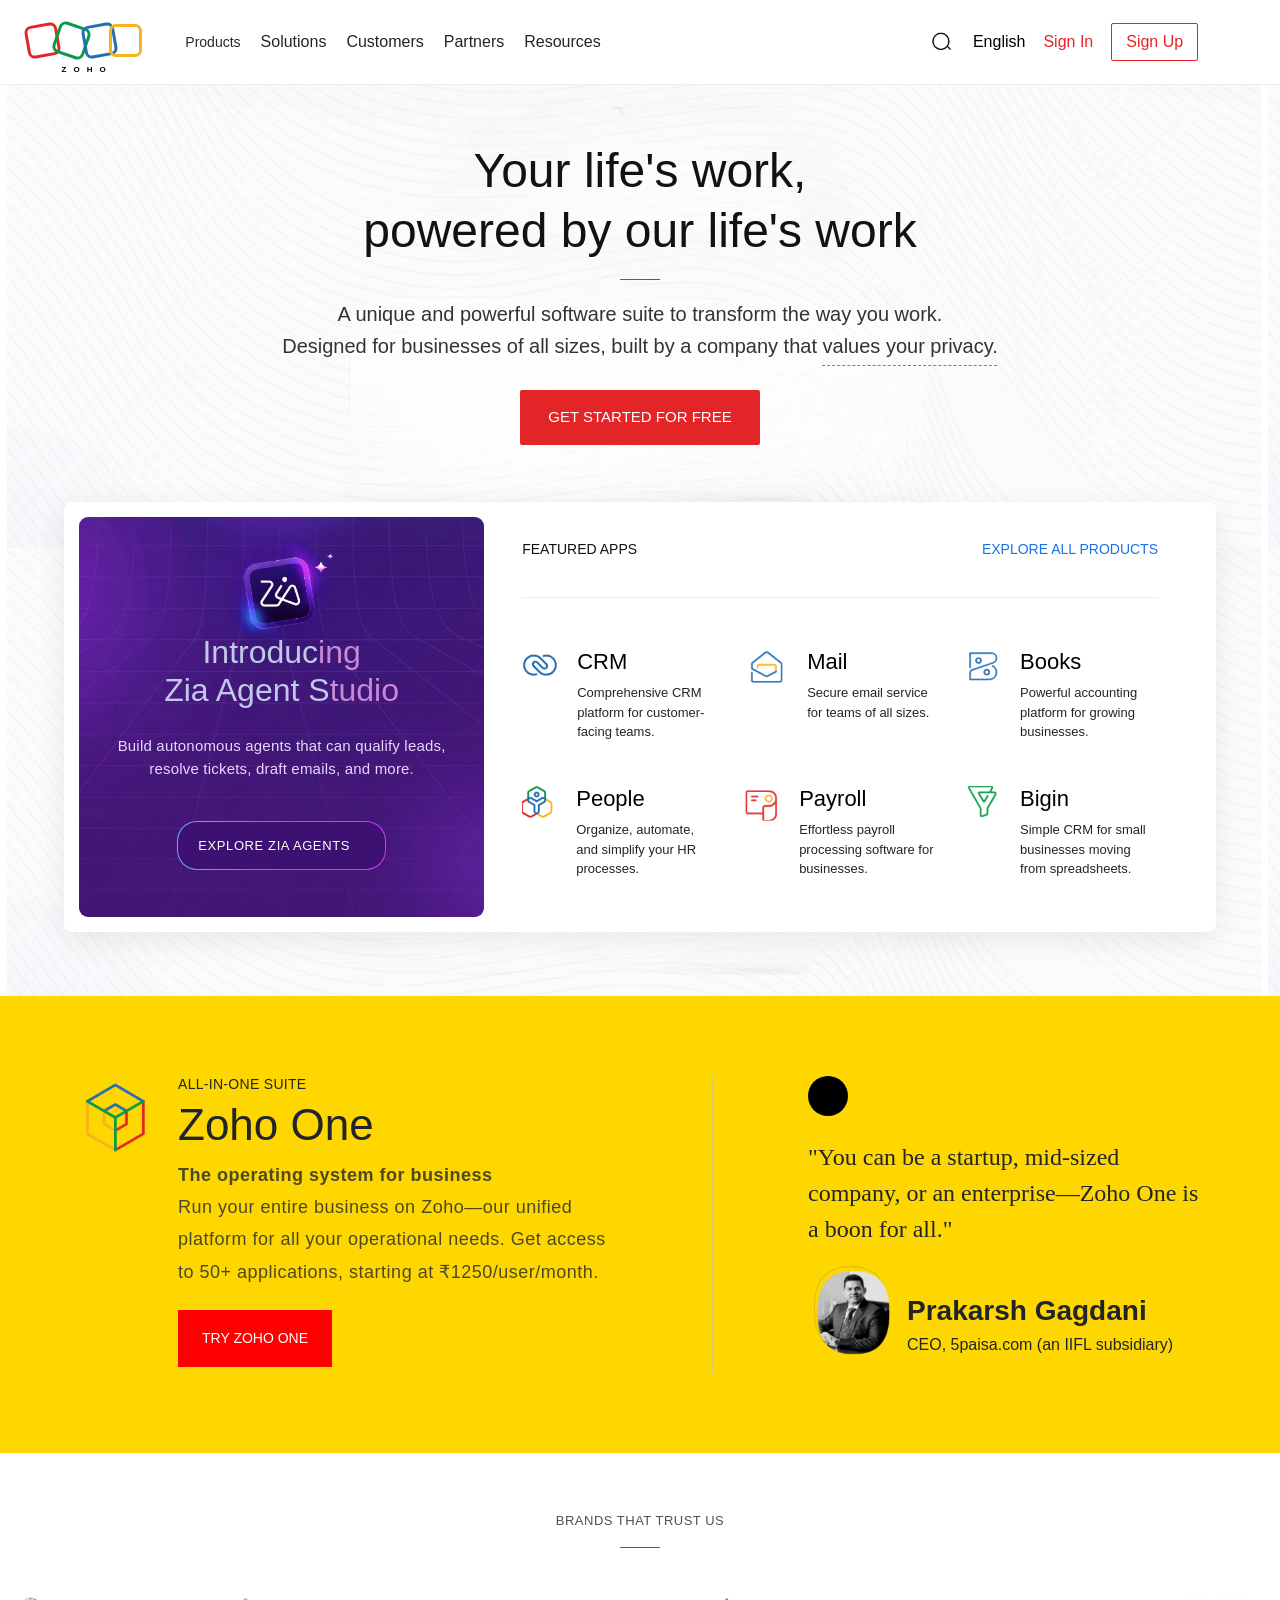
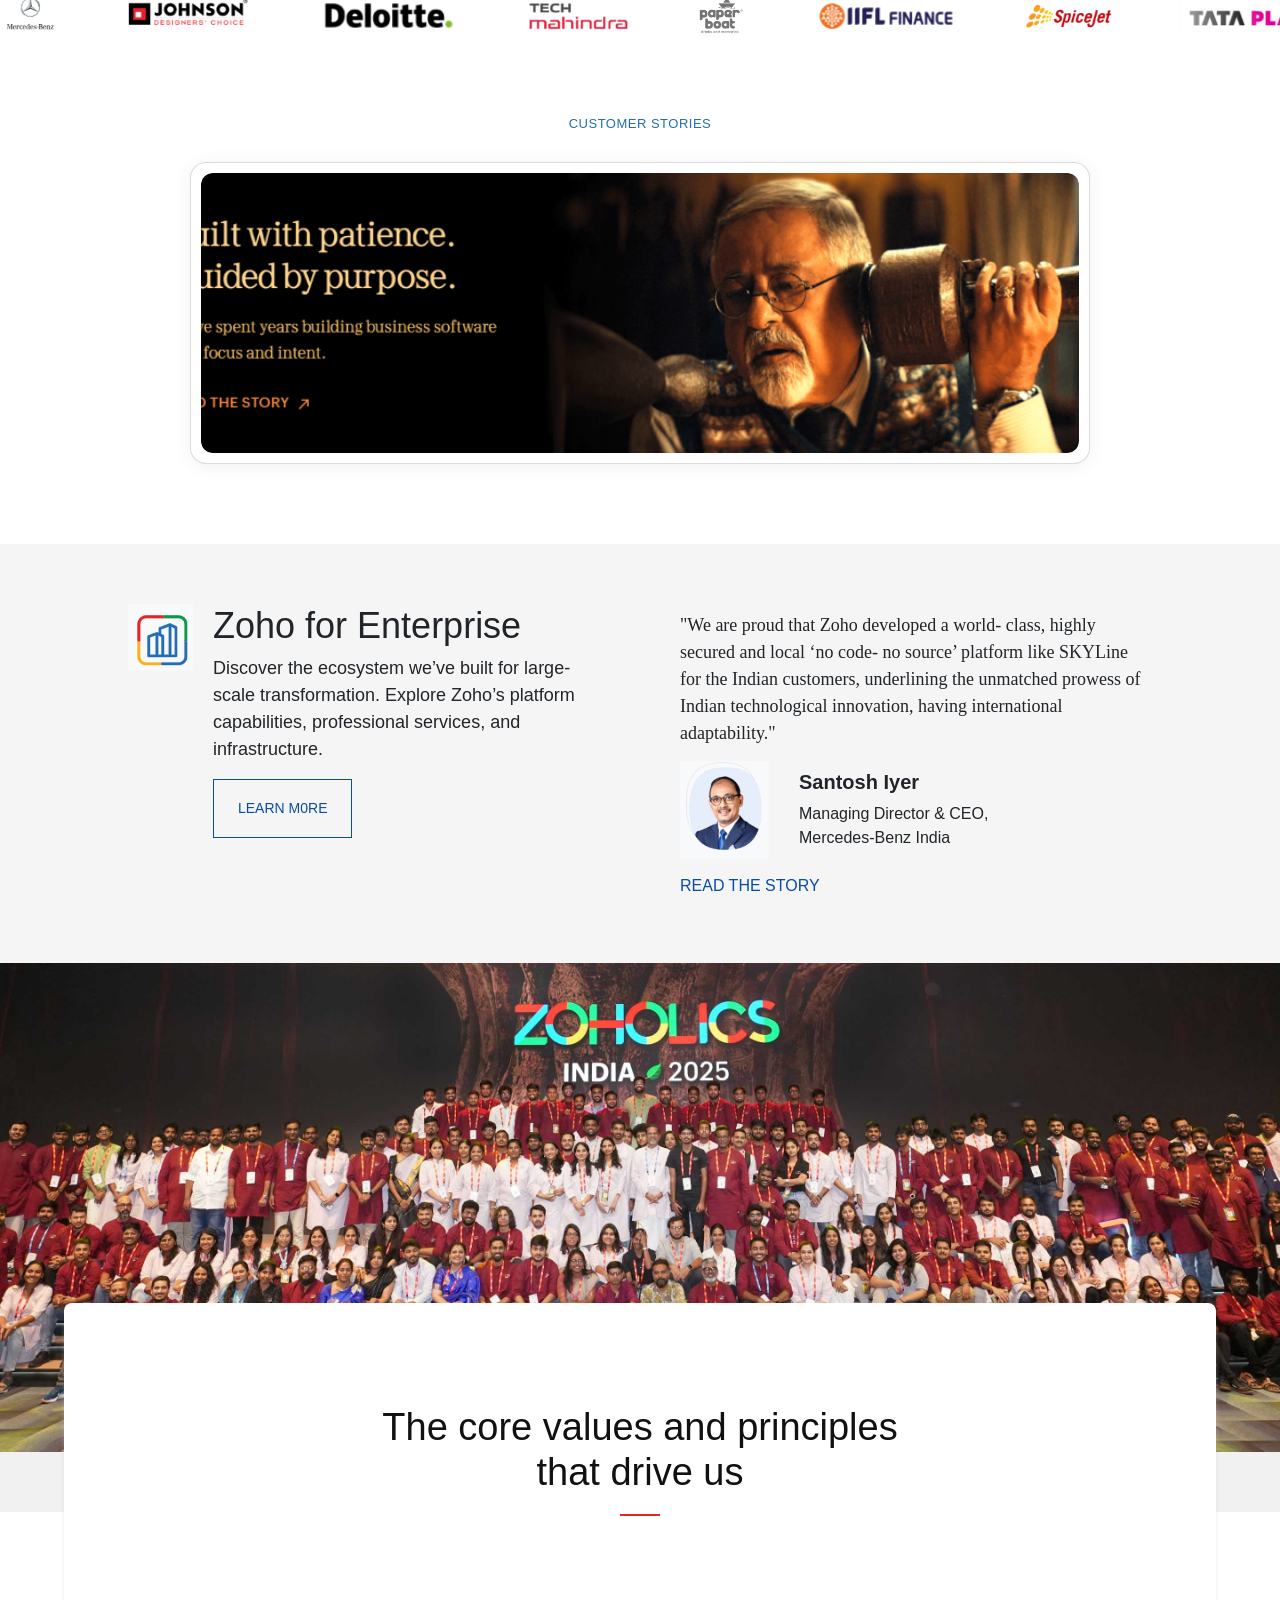
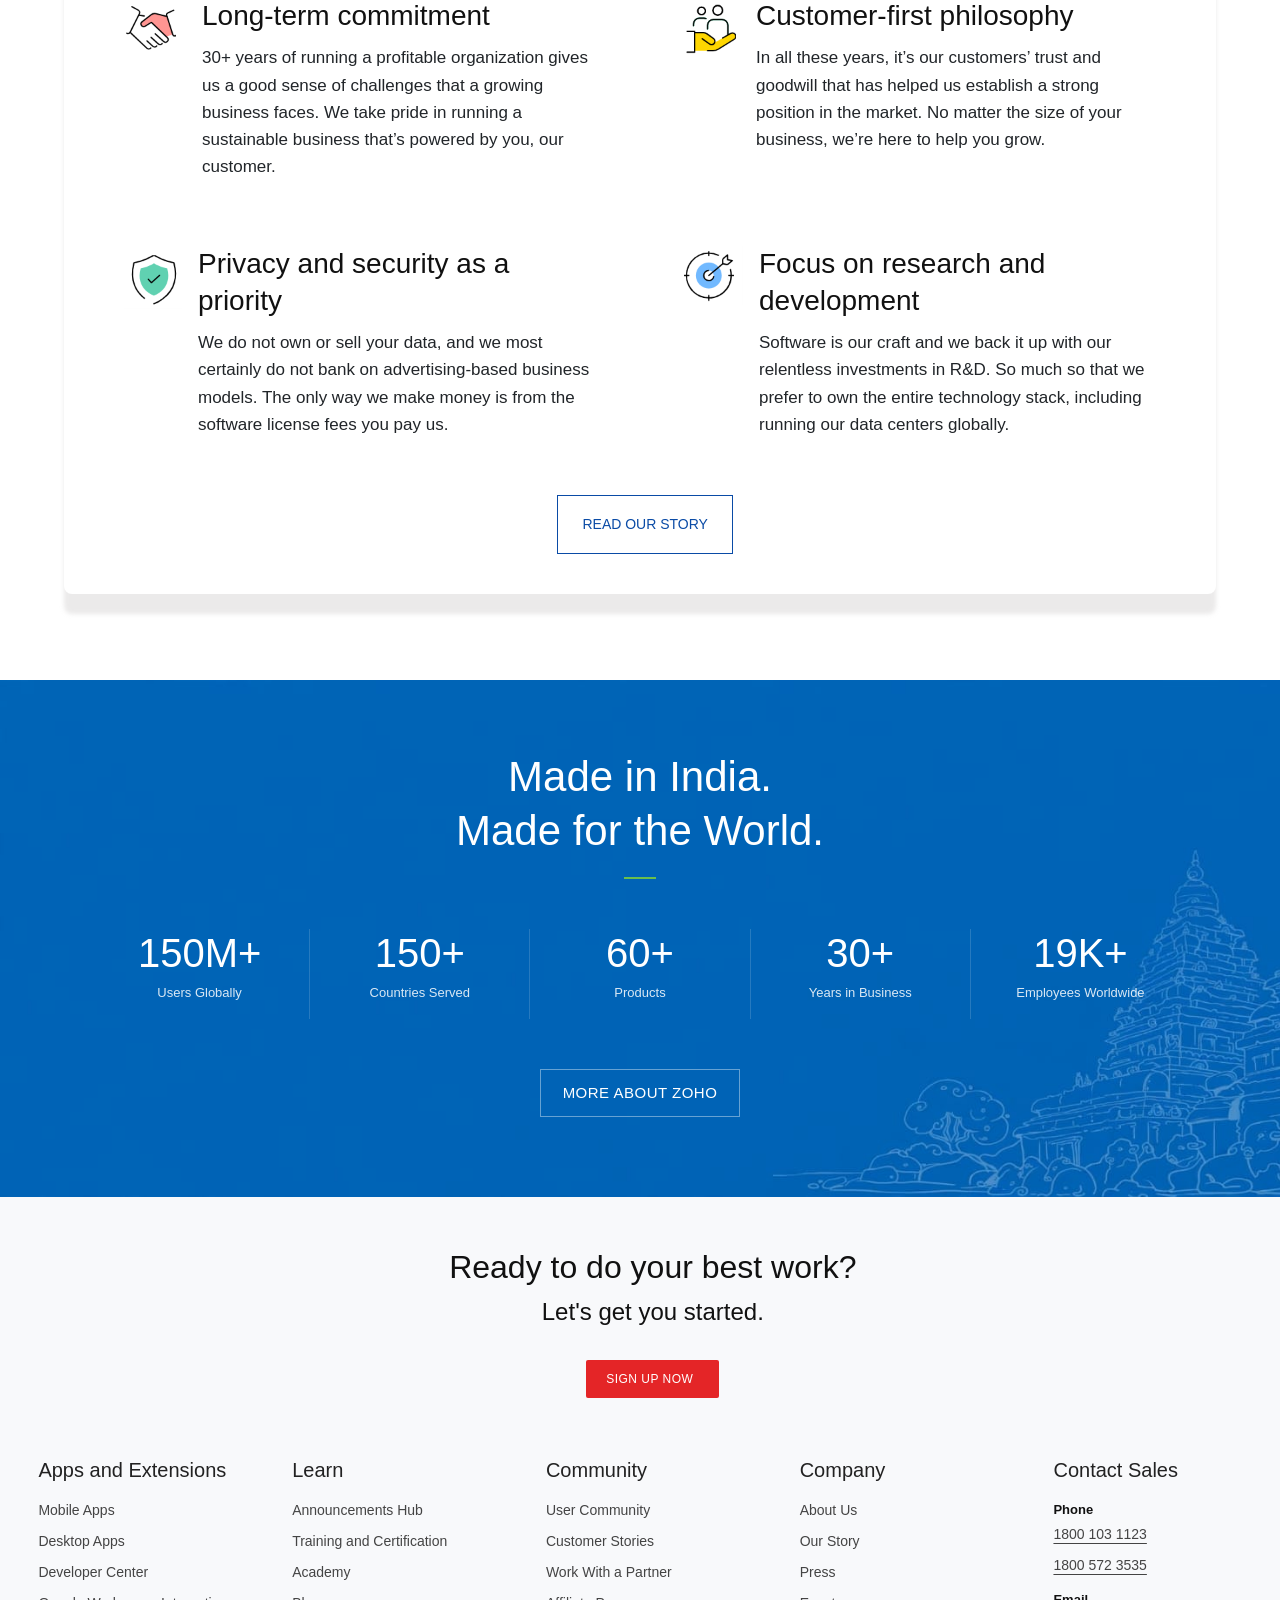
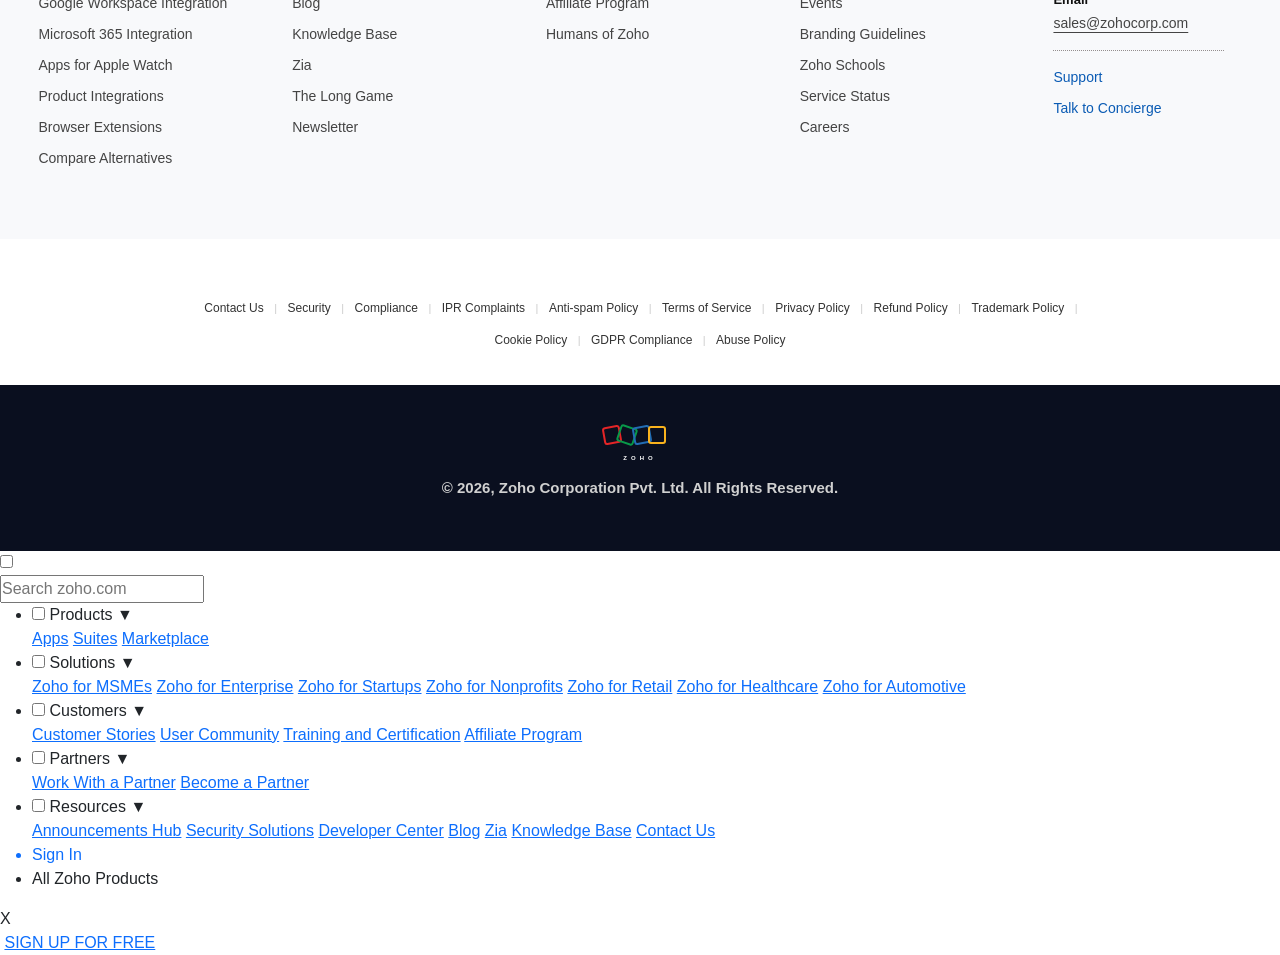
==== index.html @ 4c7170d0 "work" ====
<!DOCTYPE html>
<html lang="en">

<head>
    <meta charset="UTF-8">
    <meta name="viewport" content="width=device-width, initial-scale=1.0">
    <title>Document</title>
    <link rel="stylesheet" href="https://cdnjs.cloudflare.com/ajax/libs/font-awesome/7.0.0/css/all.css">
    <link href="https://cdn.jsdelivr.net/npm/bootstrap@5.3.8/dist/css/bootstrap.min.css" rel="stylesheet"
        integrity="sha384-sRIl4kxILFvY47J16cr9ZwB07vP4J8+LH7qKQnuqkuIAvNWLzeN8tE5YBujZqJLB" crossorigin="anonymous">
    <link rel="stylesheet" href="./index.css">
</head>

<body>

    <header>
        <input type="checkbox" id="prodCheck">
        <input type="checkbox" id="solCheck">
        <input type="checkbox" id="cusCheck">
        <input type="checkbox" id="partCheck">
        <input type="checkbox" id="resCheck">
        <input type="checkbox" id="searchCheck">

        <div class="header_left">
            <div class="zoho_logo">
                <div class="chain">
                    <div class="box red"></div>
                    <div class="box green"></div>
                    <div class="box blue"></div>
                    <div class="box yellow"></div>
                </div>
                <div class="zoho-text">ZOHO</div>
            </div>

            <div class="links">
                <ul>
                    <li>
                        <label for="prodCheck" class="prod-label">Products <i
                                class="fa-solid fa-angle-down"></i></label>
                    </li>
                    <li><label for="solCheck" class="sol-label">Solutions<i class="fa-solid fa-angle-down"></i></label>
                    </li>
                    <li><label for="cusCheck" class="cus-label">Customers<i class="fa-solid fa-angle-down"></i></label>
                    </li>
                    <li><label for="partCheck" class="part-label">Partners<i class="fa-solid fa-angle-down"></i></label>
                    </li>
                    <li><label for="resCheck" class="res-label">Resources<i class="fa-solid fa-angle-down"></i></label>
                    </li>
                </ul>
            </div>
        </div>

        <div id="productsMegaMenu">
            <div class="mega-top">
                <div class="mega-tabs">
                    <button class="active">Apps</button>
                    <button>Suites</button>
                    <button>Marketplace</button>
                    <span class="ai-pill"><i class="fa-solid fa-sparkles"></i>AI</span>
                    <span class="divider"></span>
                    <a href="#" class="explore-link">EXPLORE ALL PRODUCTS <i class="fa-solid fa-chevron-right"></i></a>
                </div>
                <label for="prodCheck" class="close-btn"><i class="fa-solid fa-xmark"></i></label>
            </div>

            <div class="mega-body">
                <div class="mega-left">
                    <div class="search-box">
                        <i class="fa-solid fa-magnifying-glass"></i>
                        <input type="text" placeholder="I'm looking for...">
                    </div>
                    <ul class="left-menu">
                        <li class="active">Recent Launches <i class="fa-solid fa-chevron-right"></i></li>
                        <li>Sales</li>
                        <li>Marketing</li>
                        <li>Commerce and POS</li>
                        <li>Service</li>
                        <li>Finance</li>
                        <li>Education</li>
                        <li>ERP</li>
                        <li>Email, Storage, and Collaboration</li>
                        <li>Human Resources</li>
                        <li>Legal</li>
                        <li>Security and IT Management</li>
                        <li>BI and Analytics</li>
                        <li>Project Management</li>
                        <li>Developer Platforms</li>
                        <li>IoT</li>
                    </ul>
                    <button class="btn-explore">EXPLORE ALL PRODUCTS <i class="fa-solid fa-chevron-right"></i></button>
                </div>
                <div class="mega-right">
                    <h2>Recent Launches</h2>
                    <div class="launch-grid">
                        <div class="launch-card">
                            <div class="launch-head"><img src="./images/agent.png">
                                <h4>Zoho<br> <b>Zia Agents</b></h4>
                            </div>
                            <p>Autonomous AI agents that execute tasks across every department, at scale.</p>
                            <a href="#">TRY NOW <i class="fa-solid fa-chevron-right"></i></a>
                        </div>
                        <div class="launch-card">
                            <div class="launch-head"><img src="./images/class.png">
                                <h4>Zoho<br><b> Classes</b></h4>
                            </div>
                            <p>AI-powered academic LMS for modern teaching and learning.</p>
                            <a href="#">TRY NOW <i class="fa-solid fa-chevron-right"></i></a>
                        </div>
                        <div class="launch-card">
                            <div class="launch-head"><img src="./images/command.png">
                                <h4>Zoho<br><b>CommandCenter</b></h4>
                            </div>
                            <p>Design dynamic journeys and automate contextual responses at every stage.</p>
                            <a href="#">TRY NOW <i class="fa-solid fa-chevron-right"></i></a>
                        </div>
                        <div class="launch-card">
                            <div class="launch-head"><img src="./images/command.png">
                                <h4> <b>Linkthread</b><br>by Zoho Social</h4>
                            </div>
                            <p>Create a branded link-in-bio page to grow your online presence.</p>
                            <a href="#">TRY NOW <i class="fa-solid fa-chevron-right"></i></a>
                        </div>
                        <div class="launch-card">
                            <div class="launch-head"><img src="./images/command.png">
                                <h4>Zoho<br> <b>Vertical Studio</b></h4>
                            </div>
                            <p>Build secure, scalable, and multi-tenant apps for any industry.</p>
                            <a href="#">TRY NOW <i class="fa-solid fa-chevron-right"></i></a>
                        </div>
                        <div class="launch-card">
                            <div class="launch-head"><img src="./images/command.png">
                                <h4>Zoho<br><b>Creator Plus</b></h4>
                            </div>
                            <p>Unified platform for the entire app development lifecycle.</p>
                            <a href="#">TRY NOW <i class="fa-solid fa-chevron-right"></i></a>
                        </div>
                        <div class="launch-card">
                            <div class="launch-head"><img src="./images/command.png">
                                <h4>Zoho<br><b>Project Plus</b></h4>
                            </div>
                            <p>Unified project management platform for intelligent, data-driven work.</p>
                            <a href="#">TRY NOW <i class="fa-solid fa-chevron-right"></i></a>
                        </div>
                    </div>
                </div>
            </div>
        </div>


        <div id="solMegaMenu">
            <ul>
                <li><a href="./msmes.html">Zoho for MSMEs</a></li>
                <li><a href="#">Zoho for Enterprise</a></li>
                <li><a href="#">Zoho for Startups</a></li>
                <li><a href="#">Zoho for Nonprofits</a></li>
                <li><a href="#">Zoho for Retail</a></li>
                <li><a href="#">Zoho for Healthcare</a></li>
                <li><a href="#">Zoho for Automotive</a></li>
            </ul>
        </div>

        <div id="cusMegaMenu">
            <ul>
                <li><a href="#">Customer Stories</a></li>
                <li><a href="#">User Community</a></li>
                <li><a href="#">Training and Certification</a></li>
                <li><a href="./affiliate.html">Affiliate Program</a></li>

            </ul>
        </div>

        <div id="partMegaMenu">
            <div class="partner-box">
                <img src="./images/long-term.png" style="margin-bottom:10px;">
                <p>Find and work with a Zoho Partner to get expert help.</p>
                <a href="#" class="p-link">WORK WITH A PARTNER <i class="fa-solid fa-chevron-right"></i></a>
            </div>
            <div class="partner-divider"></div>
            <div class="partner-box">
                <img src="./images/scale.png" style="margin-bottom:10px;">
                <p>Scale your business by helping our users worldwide.</p>
                <a href="./partner.html" class="p-link">BECOME A PARTNER <i class="fa-solid fa-chevron-right"></i></a>
            </div>
        </div>

        <div id="resMegaMenu">
            <div class="res-col">
                <h4>LEARN</h4>
                <a href="#">Announcements Hub</a>
                <a href="#">Security Solutions</a>
                <a href="./developer.html">Developer Center</a>
                <a href="#">Blog</a>
                <a href="#">Zia</a>
                <a href="#">Newsletter</a>
                <a href="#">The Long Game</a>
            </div>
            <div class="partner-divider"></div>

            <div class="res-col">
                <h4>SUPPORT</h4>
                <a href="#">Knowledge Base</a>
                <a href="#">Concierge</a>
                <a href="#">Contact Us</a>
            </div>
        </div>
        <div class="right">
            <div class="search-wrapper">
                <label for="searchCheck" class="search-icon">
                    <img src="./images/glass.png" alt="">
                </label>
                <label for="searchCheck" class="search-close-icon"><i class="fa-solid fa-xmark"
                        style="color:#E42527;"></i></label>
            </div>
            <div class="languages">
                <a href="#" class="text_color lang-trigger"><i class="fa-solid fa-globe"></i> English</a>

                <div class="lang-dropdown">
                    <div class="angle"></div>
                    <div class="lang-grid">
                        <a href="#" class="active text_color"><i class="fa-solid fa-globe"></i> English <i
                                class="fa-solid fa-check"></i></a>
                        <a href="#"><i class="fa-solid fa-globe"></i>Español</a>
                        <a href="#"><img src="./images/portugese.png" alt="">Português (Brasil)</a>
                        <a href="#"><img src="./images/deutsch.png" alt="">Deutsch</a>
                        <a href="#"><img src="/images/francais.png" alt="">Français</a>
                        <a href="#"><img src="./images/nederlands.png" alt="">Nederlands</a>
                        <a href="#"><img src="./images/circle.png" alt="">日本語</a>
                        <a href="#"><i class="fa-solid fa-globe"></i>العربية</a>
                        <a href="#"><img src="./images/indonesia.png" alt="">Bahasa Indonesia</a>
                        <a href="#"><img src="./images/striped.png" alt="">ภาษาไทย</a>
                        <a href="#"><img src="./images/viet.png" alt="">Tiếng Việt</a>
                        <a href="#"><img src="./images/redstar.png" alt="">简体中文</a>
                        <a href="#"><img src="./images/canada.png" alt="">Français (Canada)</a>
                        <a href="#"><i class="fa-solid fa-globe"></i>繁體中文</a>
                        <a href="#"><img src="./images/star" alt="">עברית</a>
                        <a href="#"><img src="./images/crab.png" alt="">한국어</a>
                    </div>
                </div>
            </div>
            <a href="./signin.html" class="signin">Sign In</a>
            <a href="./signup.html" class="signup">Sign Up</a>
        </div>
        <div id="searchBar">
            <div class="search-input-box">
                <input type="text" placeholder="Search for product overviews, FAQs, and more...">
                <i class="fa-solid fa-magnifying-glass"></i>
            </div>
        </div>
    </header>
    
    <section id="hero">
        <h1>Your life's work,<br>powered by our life's work</h1>
        <div class="line"></div>
        <p>A unique and powerful software suite to transform the way you work.<br>
            Designed for businesses of all sizes, built by a company that <span>values your privacy.</span></p>
        <button class="btn1">GET STARTED FOR FREE <i class="fa-solid fa-chevron-right"></i></button>
        <div class="CARD">
            <div class="card-left">
                <h2>Introduc<span class="color">ing</span><br>Zia Agent S<span class="color">tudio</span></h2>
                <p>Build autonomous agents that can qualify leads, resolve tickets, draft emails, and more.</p>
                <a href="#" class="zia-btn">EXPLORE ZIA AGENTS <i class="fa-solid fa-chevron-right"></i></a>
            </div>

            <div class="card-right">
                <div class="top_section">
                    <span class="featured_color">FEATURED APPS</span>
                    <a href="#">EXPLORE ALL PRODUCTS <i class="fa-solid fa-chevron-right"></i></a>
                </div>
                <br>
                <div style="border-bottom: 1px solid rgba(192, 189, 189, 0.3);"></div>
                <div class="apps">
                    <div class="app">
                        <div>
                            <img src="./images/crm.png" alt="">
                        </div>
                        <div class="content">
                            <h4>CRM</h4>
                            <p>Comprehensive CRM platform for customer-facing teams.</p>
                        </div>
                    </div>
                    <div class="app">
                        <div>
                            <img src="./images/mail.png" alt="">
                        </div>
                        <div class="content">
                            <h4>Mail</h4>
                            <p>Secure email service for teams of all sizes.</p>
                        </div>
                    </div>
                    <div class="app">
                        <div>
                            <img src="./images/books.png" alt="">
                        </div>
                        <div class="content">
                            <h4>Books</h4>
                            <p>Powerful accounting platform for growing businesses.</p>
                        </div>
                    </div>
                    <div class="app">
                        <div>
                            <img src="./images/people.png" alt="">
                        </div>
                        <div class="content">
                            <h4>People</h4>
                            <p>Organize, automate, and simplify your HR processes.</p>
                        </div>
                    </div>
                    <div class="app">
                        <div>
                            <img src="./images/payroll.png" alt="">
                        </div>
                        <div class="content">
                            <h4>Payroll</h4>
                            <p>Effortless payroll processing software for businesses.</p>
                        </div>
                    </div>
                    <div class="app">
                        <div>
                            <img src="./images/bigin.png" alt="">
                        </div>
                        <div class="content">
                            <h4>Bigin</h4>
                            <p>Simple CRM for small businesses moving from spreadsheets.</p>
                        </div>
                    </div>
                </div>
            </div>
        </div>
    </section>

    <section id="zoho_one">
        <div class="zoho_one_left">
            <div style="margin-top:1%;">
                <img src="./images/cube.png" alt="">
            </div>
            <div class="content1">
                <h4>ALL-IN-ONE SUITE</h4>
                <h2>Zoho One</h2>
                <p> <b>The operating system for business</b> <br>
                    Run your entire business on Zoho—our unified platform for all your operational needs.
                    Get access to 50+ applications, starting at ₹1250/user/month.</p>
                <button>TRY ZOHO ONE <i class="fa-solid fa-chevron-right"></i></button>
            </div>
        </div>
        <div style="border-right: 1px solid rgba(192, 189, 189, 0.5);"></div>
        <div class="zoho_one_right">
            <div class="circle"><i class="fa-solid fa-quote-left"></i></div>
            <blockquote>"You can be a startup, mid-sized company, or an enterprise—Zoho One is a boon for all."
            </blockquote>
            <div class="about">
                <div>
                    <img src="./images/prakarsh.png" alt="">
                </div>
                <div class="content2">
                    <h3>Prakarsh Gagdani</h3>
                    <p>CEO, 5paisa.com (an IIFL subsidiary)</p>
                </div>
            </div>
        </div>
    </section>

    <section id="brand">
        <h4>BRANDS THAT TRUST US</h4>
        <div class="line"></div>
        <div class="brand-wrapper">
            <div class="brand-slide">
                <img src="./images/benz.png" alt="">
                <img src="./images/johnson.png" alt="">
                <img src="./images/deloitte.png" alt="">
                <img src="./images/mahindra.png" alt="">
                <img src="./images/paperboat.png" alt="">
                <img src="./images/finance.png" alt="">
                <img src="./images/spicejet.png" alt="">
                <img src="./images/tatplay.png" alt="">
                <img src="./images/icici.png" alt="">

                <img src="./images/benz.png" alt="">
                <img src="./images/johnson.png" alt="">
                <img src="./images/deloitte.png" alt="">
                <img src="./images/mahindra.png" alt="">
                <img src="./images/paperboat.png" alt="">
                <img src="./images/finance.png" alt="">
                <img src="./images/spicejet.png" alt="">
                <img src="./images/tatplay.png" alt="">
                <img src="./images/icici.png" alt="">

            </div>
        </div>

    </section>


    <section id="stories">
        <h4>CUSTOMER STORIES <i class="fa-solid fa-chevron-right"></i></h4>
        <div id="myCarousel" class="carousel slide" data-bs-ride="carousel">
            <div class="carousel-inner">
                <div class="carousel-item active"><img src="./images/slide1.png" class="d-block w-100"></div>
                <div class="carousel-item"><img src="./images/slide2.png" class="d-block w-100"></div>
            </div>
            <button class="carousel-control-prev" type="button" data-bs-target="#myCarousel" data-bs-slide="prev"><span
                    class="carousel-control-prev-icon"></span></button>
            <button class="carousel-control-next" type="button" data-bs-target="#myCarousel" data-bs-slide="next"><span
                    class="carousel-control-next-icon"></span></button>
        </div>
    </section>

    <section id="enterprise">
        <div class="enterprise_left">
            <div>
                <img src="./images/enterprise.png" alt="">
            </div>
            <div class="content3">
                <h2>Zoho for Enterprise</h2>
                <p>Discover the ecosystem we’ve built for large-scale transformation. Explore Zoho’s platform
                    capabilities, professional services, and infrastructure.</p>
                <button class="btn2">LEARN M0RE <i class="fa-solid fa-chevron-right"></i></button>
            </div>
        </div>
        <div class="enterprise-right">
            <blockquote> "We are proud that Zoho developed a world- class, highly secured and local ‘no code- no source’
                platform like SKYLine for the Indian customers, underlining the unmatched prowess of Indian
                technological innovation, having international adaptability."
            </blockquote>
            <div class="about1">
                <div>
                    <img src="./images/santosh.png" alt="">
                </div>
                <div class="content-3">
                    <h5>Santosh Iyer</h5>
                    <p>Managing Director & CEO, <br>Mercedes-Benz India</p>

                </div>
            </div>
            <h6 style="margin-top:2%;color:#0a4ba6;">READ THE STORY <i class="fa-solid fa-chevron-right"></i></h6>
        </div>
    </section>
    

    <section id="zoholics">
        <div>
            <img src="./images/zoholics.jpg" alt="" width="100%" style="position:relative;">
        </div>
        <div class="box">
            <h2>
                The core values and principles <br> that drive us
            </h2>
            <div class="line"></div>
            <div class="BOX">
                <div class="BOX1">
                    <div>
                        <img src="./images/long-term.png" alt="">
                    </div>
                    <div class="box_content">
                        <h3>Long-term commitment</h3>
                        <p>30+ years of running a profitable organization gives us a good sense of challenges that a
                            growing business faces. We take pride in running a sustainable business that’s powered by
                            you, our customer.</p>
                    </div>
                </div>
                <div class="BOX1">
                    <div>
                        <img src="./images/customer.png" alt="">
                    </div>
                    <div class="box_content">
                        <h3>Customer-first philosophy</h3>
                        <p>In all these years, it’s our customers’ trust and goodwill that has helped us establish a
                            strong position in the market. No matter the size of your business, we’re here to help you
                            grow.</p>
                    </div>
                </div>
                <div class="BOX1">
                    <div>
                        <img src="./images/privacy.png" alt="">
                    </div>
                    <div class="box_content">
                        <h3>Privacy and security as a priority</h3>
                        <p>We do not own or sell your data, and we most certainly do not bank on advertising-based
                            business models. The only way we make money is from the software license fees you pay us.
                        </p>
                    </div>
                </div>
                <div class="BOX1">
                    <div>
                        <img src="./images/focus.png" alt="">
                    </div>
                    <div class="box_content">
                        <h3>Focus on research and development</h3>
                        <p>Software is our craft and we back it up with our relentless investments in R&D. So much so
                            that we prefer to own the entire technology stack, including running our data centers
                            globally.</p>
                    </div>
                </div>

            </div>
            <button class="btn2" style="margin-left:42%;margin-top:4%;">READ OUR STORY <i
                    class="fa-solid fa-chevron-right"></i></button>
        </div>
    </section>

    <section id="made-india">
        <h2>Made in India.<br>Made for the World.</h2>
        <div class="green-line"></div>

        <div class="stats">
            <div class="stat">
                <h3>150M+</h3>
                <p>Users Globally</p>
            </div>
            <div class="stat">
                <h3>150+</h3>
                <p>Countries Served</p>
            </div>
            <div class="stat">
                <h3>60+</h3>
                <p>Products</p>
            </div>
            <div class="stat">
                <h3>30+</h3>
                <p>Years in Business</p>
            </div>
            <div class="stat">
                <h3>19K+</h3>
                <p>Employees Worldwide</p>
            </div>
        </div>

        <a href="#" class="more-btn">MORE ABOUT ZOHO <i class="fa-solid fa-chevron-right"></i></a>
    </section>

    <section id="footer-cta">
        <div class="cta-top">
            <h2>Ready to do your best work?<br><span>Let's get you started.</span></h2>
            <a href="#" class="red-btn">SIGN UP NOW <i class="fa-solid fa-chevron-right"></i></a>
        </div>

        <div class="footer-links">
            <div class="col">
                <h4>Apps and Extensions</h4>
                <a href="#">Mobile Apps</a>
                <a href="#">Desktop Apps</a>
                <a href="./developer.html">Developer Center</a>
                <a href="#">Google Workspace Integration</a>
                <a href="#">Microsoft 365 Integration</a>
                <a href="#">Apps for Apple Watch</a>
                <a href="#">Product Integrations</a>
                <a href="#">Browser Extensions</a>
                <a href="#">Compare Alternatives</a>
            </div>
            <div class="col">
                <h4>Learn</h4>
                <a href="#">Announcements Hub</a>
                <a href="#">Training and Certification</a>
                <a href="#">Academy</a>
                <a href="#">Blog</a>
                <a href="#">Knowledge Base</a>
                <a href="#">Zia</a>
                <a href="#">The Long Game</a>
                <a href="#">Newsletter</a>
            </div>
            <div class="col">
                <h4>Community</h4>
                <a href="#">User Community</a>
                <a href="#">Customer Stories</a>
                <a href="#">Work With a Partner</a>
                <a href="#">Affiliate Program</a>
                <a href="#">Humans of Zoho</a>
            </div>
            <div class="col">
                <h4>Company</h4>
                <a href="#">About Us</a>
                <a href="#">Our Story</a>
                <a href="#">Press</a>
                <a href="#">Events</a>
                <a href="#">Branding Guidelines</a>
                <a href="#">Zoho Schools</a>
                <a href="#">Service Status</a>
                <a href="#">Careers</a>
            </div>
            <div class="col">
                <h4>Contact Sales</h4>
                <p class="label">Phone</p>
                <a href="#" class="underline">1800 103 1123</a>
                <a href="#" class="underline">1800 572 3535</a>
                <p class="label">Email</p>
                <a href="#" class="underline">sales@zohocorp.com</a>
                <div class="dotted"></div>
                <a href="#" class="blue-link">Support <i class="fa-solid fa-chevron-right"></i></a>
                <a href="#" class="blue-link">Talk to Concierge <i class="fa-solid fa-chevron-right"></i></a>
            </div>
        </div>
    </section>

    <section id="footer-top">
        <div class="social-row">
            <a href="#"><i class="fa-brands fa-x-twitter"></i></a>
            <a href="#" class="fb"><i class="fa-brands fa-facebook"></i></a>
            <a href="#" class="yt"><i class="fa-brands fa-youtube"></i></a>
            <a href="#" class="li"><i class="fa-brands fa-linkedin"></i></a>
            <a href="#" class="ig"><i class="fa-brands fa-instagram"></i></a>
        </div>

        <div class="policy-links">
            <a href="#">Contact Us</a> <span>|</span>
            <a href="#">Security</a> <span>|</span>
            <a href="#">Compliance</a> <span>|</span>
            <a href="#">IPR Complaints</a> <span>|</span>
            <a href="#">Anti-spam Policy</a> <span>|</span>
            <a href="#">Terms of Service</a> <span>|</span>
            <a href="#">Privacy Policy</a> <span>|</span>
            <a href="#">Refund Policy</a> <span>|</span>
            <a href="#">Trademark Policy</a> <span>|</span>
            <a href="#">Cookie Policy</a> <span>|</span>
            <a href="#">GDPR Compliance</a> <span>|</span>
            <a href="#">Abuse Policy</a>
        </div>
    </section>

    <footer id="copyright">
        <div class="chain small">
            <div class="box red"></div>
            <div class="box green"></div>
            <div class="box blue"></div>
            <div class="box yellow"></div>
        </div>
        <div class="zoho-text-small">ZOHO</div>
        <p>© 2026, Zoho Corporation Pvt. Ltd. All Rights Reserved.</p>
    </footer>


    <footer class="footer-nav-container">
  <input type="checkbox" id="menu-toggle" class="menu-checkbox">
  <div class="nav-dropdown-box">
    <div class="search-container">
      <input type="text" placeholder="Search zoho.com" class="search-input">
      <i class="fa-solid fa-magnifying-glass search-icon"></i>
    </div>

    <ul class="menu-list">
      <li class="has-sub">
        <input type="checkbox" id="mProd" class="sub-check">
        <label for="mProd" class="m-label">Products <span>▼</span></label>
        <div class="sub-box">
          <a href="#">Apps</a>
          <a href="#">Suites</a>
          <a href="#">Marketplace</a>
        </div>
      </li>
      <li class="has-sub">
        <input type="checkbox" id="mSol" class="sub-check">
        <label for="mSol" class="m-label">Solutions <span>▼</span></label>
        <div class="sub-box">
          <a href="./msmes.html">Zoho for MSMEs</a>
          <a href="#">Zoho for Enterprise</a>
          <a href="#">Zoho for Startups</a>
          <a href="#">Zoho for Nonprofits</a>
          <a href="#">Zoho for Retail</a>
          <a href="#">Zoho for Healthcare</a>
          <a href="#">Zoho for Automotive</a>
        </div>
      </li>
      <li class="has-sub">
        <input type="checkbox" id="mCus" class="sub-check">
        <label for="mCus" class="m-label">Customers <span>▼</span></label>
        <div class="sub-box">
          <a href="#">Customer Stories</a>
          <a href="#">User Community</a>
          <a href="#">Training and Certification</a>
          <a href="./affiliate.html">Affiliate Program</a>
        </div>
      </li>
      <li class="has-sub">
        <input type="checkbox" id="mPart" class="sub-check">
        <label for="mPart" class="m-label">Partners <span>▼</span></label>
        <div class="sub-box">
          <a href="#">Work With a Partner</a>
          <a href="./partner.html">Become a Partner</a>
        </div>
      </li>
      <li class="has-sub">
        <input type="checkbox" id="mRes" class="sub-check">
        <label for="mRes" class="m-label">Resources <span>▼</span></label>
        <div class="sub-box">
          <a href="#">Announcements Hub</a>
          <a href="#">Security Solutions</a>
          <a href="./developer.html">Developer Center</a>
          <a href="#">Blog</a>
          <a href="#">Zia</a>
          <a href="#">Knowledge Base</a>
          <a href="#">Contact Us</a>
        </div>
      </li>
      <a href="./signin.html" style="text-decoration: none;"><li class="sign-in-item">Sign In</li></a>
      <li>All Zoho Products</li>
    </ul>
    <label for="menu-toggle" class="close-box-btn">X</label>
  </div>

  <div class="bottom-bar">
    <label for="menu-toggle" class="hamburger-icon">
      <span class="bar"></span><span class="bar"></span><span class="bar"></span>
    </label>
    <a href="./signup.html" class="signup-btn">SIGN UP FOR FREE</a>
  </div>
</footer>
    <script src="https://cdn.jsdelivr.net/npm/bootstrap@5.3.8/dist/js/bootstrap.bundle.min.js"></script>


</html>
---- index.css ----
* {
    margin: 0;
    padding: 0;
    box-sizing: border-box;
}

@font-face {
    font-family: "Zoho_Puvi_Regular";
    src: url("https://static.zohocdn.com/zohofonts/zohopuvi/4.0/Zoho_Puvi_Regular.eot");
    src: url("https://static.zohocdn.com/zohofonts/zohopuvi/4.0/Zoho_Puvi_Regular.eot") format("embedded-opentype"), url("https://static.zohocdn.com/zohofonts/zohopuvi/4.0/Zoho_Puvi_Regular.woff2") format("woff2"), url("https://static.zohocdn.com/zohofonts/zohopuvi/4.0/Zoho_Puvi_Regular.otf") format("opentype");
    font-weight: normal;
    font-style: normal;
    font-display: swap
}

@font-face {
    font-family: "robotoslablight";
    src: url(https://static.zohocdn.com/webfonts/robotoslablight/font.eot);
    src: url(https://static.zohocdn.com/webfonts/robotoslablight/font.eot?#iefix) format("eot"), url(https://static.zohocdn.com/webfonts/robotoslablight/font.woff2) format("woff2"), url(https://static.zohocdn.com/webfonts/robotoslablight/font.woff) format("woff"), url(https://static.zohocdn.com/webfonts/robotoslablight/font.ttf) format("truetype"), url(https://static.zohocdn.com/webfonts/robotoslablight/font.svg#RobotoSlab-Light) format("svg");
    font-weight: normal;
    font-style: normal;
    font-display: swap
}

body {
    font-family: 'Zoho_Puvi_Regular', sans-serif;
    overflow-x: hidden;
}

#prodCheck,
#solCheck,
#cusCheck,
#partCheck,
#resCheck,
#searchCheck {
    display: none;
}

header {
    width: 100%;
    padding: 0% 2%;
    height: 85px;
    display: flex;
    background-color: white;
    align-items: center;
    border-bottom: 1px solid #eee;
    position: fixed;
    justify-content: space-between;
    top: 0;
    left: 0;
    z-index: 999;
}

.header_left {
    display: flex;
    gap: 8px;
    align-items: center;
}

.zoho_logo {
    display: flex;
    flex-direction: column;
    height: 85px;
}

.chain {
    display: flex;
    align-items: center;
    position: relative;
    width: 150px;
    height: 82px;
}

.box {
    width: 33px;
    height: 33px;
    border: 3.5px solid;
    border-radius: 7px;
    position: absolute;
    background: transparent;
}

.red {
    border-color: #E42527;
    transform: rotateZ(-10deg);
    z-index: 1;
}

.green {
    border-color: #089949;
    left: 29px;
    z-index: 2;
    transform: rotateZ(19deg);
}

.blue {
    border-color: #226DB4;
    left: 57px;
    z-index: 3;
    transform: rotateZ(-10deg);
}

.yellow {
    border-color: #F9B21D;
    left: 83px;
    z-index: 4;
}

.zoho-text {
    font-family: Arial, sans-serif;
    font-weight: bolder;
    font-size: 8px;
    letter-spacing: 7px;
    color: #000;
    margin-left: 24%;
    margin-top: -12%;
}

.links {
    margin-left: -5%;
    margin-top: 15px;
}

.links ul {
    display: flex;
    gap: 20px;
    align-items: center;
}

.links li {
    list-style-type: none;
}

.links li:hover a {
    color: #226DB4;
}

li label:hover {
    color: #226DB4;
}

.links li:hover a i {
    color: #226DB4;
    opacity: 1;
}

.links a {
    text-decoration: none;
    color: #121212;
    opacity: 0.9;
    font-size: 14px;
    display: flex;
    align-items: center;
    gap: 5px;
    letter-spacing: 0.2px;
}

.links a i {
    color: #121212;
    opacity: 0.7;
}

.prod-label {
    cursor: pointer;
    font-size: 14px;
    color: #121212;
    opacity: 0.9;
}

#productsMegaMenu {
    position: fixed;
    top: 85px;
    left: 0;
    width: 100%;
    height: 400px;
    background: white;
    z-index: 999;
    border-top: 1px solid #eee;
    display: none;
    overflow-y: scroll;
}

#prodCheck:checked~#productsMegaMenu {
    display: block;
}

#prodCheck:checked~.header_left .prod-label {
    color: #226DB4;
}

#prodCheck:checked~.header_left .prod-label i {
    transform: rotate(180deg);
}

.mega-top {
    display: flex;
    justify-content: space-between;
    align-items: center;
    padding: 5px 3%;
    background: #f8f9fb;
    border-bottom: 1px solid #eee;
}

.mega-tabs {
    display: flex;
    align-items: center;
    gap: 10px;
    cursor: pointer;
}

.mega-tabs button {
    background: none;
    border: none;
    font-size: 14px;
    padding-bottom: 6px;
    border-bottom: 2px solid transparent;
    cursor: pointer;
    color: black;
}

.mega-tabs button.active {
    border-bottom: 2px solid #e42527;
}

.ai-pill {
    border: 1px solid #e0d4ff;
    background: #f5f0ff;
    border-radius: 16px;
    padding: 4px 12px;
    color: #6a3df7;
    font-size: 13px;
    font-weight: bold;
}

.divider {
    width: 1px;
    height: 18px;
    background: #ddd;
}

.explore-link {
    font-size: 12px;
    color: #0a5bb4;
    text-decoration: none;
}

.close-btn {
    font-size: 20px;
    cursor: pointer;
}

.mega-body {
    display: flex;
}

.mega-left {
    width: 22%;
    padding: 20px;
    border-right: 1px solid #eee;
}

.search-box {
    display: flex;
    align-items: center;
    gap: 8px;
    border: 1px solid #ccc;
    border-radius: 4px;
    padding: 8px 10px;
}

.search-box input {
    border: none;
    outline: none;
    width: 100%;
    font-size: 13px;
}

.left-menu {
    list-style-type: none;
    padding: 0;
    margin: 20px 0;
    scrollbar-width: auto;
}

.left-menu li {
    padding: 12px;
    font-size: 14px;
    border-radius: 4px;
    cursor: pointer;
}

.left-menu li:hover {
    background: #eef6ff;
    color: #0a5bb4;
    border-radius: 20px;
}

.left-menu li.active {
    background: #eef6ff;
    color: #0a5bb4;
    border-radius: 20px;
}

.btn-explore {
    background: #0a5bb4;
    color: white;
    border: none;
    width: 100%;
    padding: 12px;
    font-size: 12px;
    margin-top: 20px;
}

.mega-right {
    width: 78%;
    padding: 24px 30px;
}

.mega-right h2 {
    font-size: 26px;
    font-weight: 400;
    margin-bottom: 20px;
}

.launch-grid {
    display: grid;
    grid-template-columns: repeat(3, 1fr);
    gap: 18px;
}

.launch-card {
    border: 1px solid #e5e9f0;
    border-radius: 6px;
    padding: 20px;
    background: #fcfdff;
}

.launch-head {
    display: flex;
    gap: 12px;
    align-items: center;
    margin-bottom: 12px;
}

.launch-head img {
    width: 36px;
    height: 36px;
}

.launch-card p {
    font-size: 13px;
    color: #444;
    line-height: 1.5;
    min-height: 60px;
}

.launch-card a {
    font-size: 12px;
    color: #0a5bb4;
    text-decoration: none;
    font-weight: 600;
}

#solMegaMenu {
    position: fixed;
    top: 65px;
    left: 240px;
    width: 280px;
    background: #fff;
    border: 1px solid #e5e5e5;
    box-shadow: 0 8px 24px rgba(0, 0, 0, 0.15);
    border-radius: 8px;
    padding: 10px 0;
    display: none;
    z-index: 1001;
}

#solMegaMenu ul {
    list-style: none;
    margin: 0;
    padding: 0;
}

#solMegaMenu ul li a {
    display: block;
    padding: 12px 20px;
    font-size: 14px;
    color: #222;
    text-decoration: none;
}

#solMegaMenu ul li a:hover {
    color: #0a5bb4;
}

#solCheck:checked~#solMegaMenu {
    display: block;
}

#solCheck:checked~.header_left .sol-label i {
    transform: rotate(180deg);
}

#cusMegaMenu {
    position: fixed;
    top: 65px;
    left: 390px;
    width: 280px;
    background: #fff;
    border: 1px solid #e5e5e5;
    box-shadow: 0 8px 24px rgba(0, 0, 0, 0.15);
    border-radius: 8px;
    padding: 10px 0;
    display: none;
    z-index: 1001;
}

#cusMegaMenu ul {
    list-style: none;
    margin: 0;
    padding: 0;
}

#cusMegaMenu ul li a {
    display: block;
    padding: 12px 20px;
    font-size: 14px;
    color: #222;
    text-decoration: none;
}

#cusMegaMenu ul li a:hover {
    color: #0a5bb4;
}

#cusCheck:checked~#cusMegaMenu {
    display: block;
}

#cusCheck:checked~.header_left .cus-label i {
    transform: rotate(180deg);
}

#partMegaMenu {
    position: fixed;
    top: 70px;
    left: 500px;
    width: 560px;
    background: #fff;
    border: 1px solid #e5e5e5;
    box-shadow: 0 12px 30px rgba(0, 0, 0, 0.15);
    border-radius: 6px;
    padding: 26px 28px;
    display: none;
    z-index: 1001;
}

.partner-box {
    flex: 1;
    padding: 20px;
}

.partner-box p {
    font-size: 14px;
    line-height: 1.5;
}

.p-link {
    font-size: 14px;
    font-weight: 600;
    color: #0a5bb4;
    text-decoration: none;
}

.partner-divider {
    width: 1px;
    background: #e5e5e5;
}

#partCheck:checked~#partMegaMenu {
    display: flex;
}

#partCheck:checked~.header_left .part-label i {
    transform: rotate(180deg);
}

#resMegaMenu {
    position: fixed;
    top: 70px;
    right: 170px;
    left: auto;
    width: 480px;
    background: #fff;
    border: 1px solid #e5e5e5;
    box-shadow: 0 12px 30px rgba(0, 0, 0, 0.15);
    border-radius: 8px;
    padding: 22px 26px;
    display: none;
    z-index: 1001;
    gap: 30px;
}

.res-col {
    flex: 1;
}

.res-col h4 {
    font-size: 15px;
    font-weight: 600;
    letter-spacing: 0.5px;
    margin-bottom: 14px;
    color: #111;
}

.res-col a {
    display: block;
    font-size: 14px;
    color: #333;
    text-decoration: none;
    padding: 7px 0;
}

.res-col a:hover {
    color: #0a5bb4;
}

#resCheck:checked~#resMegaMenu {
    display: flex;
}

#resCheck:checked~.header_left .res-label {
    color: #226DB4;
}

#resCheck:checked~.header_left .res-label i {
    transform: rotate(180deg);
}

.right {
    width: 26%;
    display: flex;
    align-items: center;
    gap: 18px;
    font-size: 13.5px;
}

.search-wrapper {
    position: relative;
    width: 20px;
    height: 20px;
    cursor: pointer;
}

.search-icon {
    position: absolute;
    top: -6px;
    left: -10px;
    cursor: pointer;
    width: 20px;
    height: 20px;
}

.search-close-icon {
    position: absolute;
    top: 0px;
    left: 0px;
    cursor: pointer;
    width: 20px;
    height: 20px;
    display: none;
    font-size: 18px;
}

#searchBar {
    position: fixed;
    top: 85px;
    left: 0;
    width: 100%;
    background: #fff;
    padding: 18px 0;
    display: none;
    z-index: 998;
    border-top: 1px solid #eee;
    box-shadow: 0 8px 20px rgba(0, 0, 0, 0.08);
}

.search-input-box {
    width: 70%;
    margin-left: 13%;
    position: relative;
    background: #fff;
    border: 1px solid #e5e5e5;
    border-radius: 2px;
    padding: 15px 14px 15px 16px;
    display: flex;
    align-items: center;
}

.search-input-box input {
    flex: 1;
    border: none;
    outline: none;
    font-size: 15px;
    color: #333;
}

.search-input-box i {
    color: #666;
    font-size: 16px;
    cursor: pointer;
}

#searchCheck:checked~#searchBar {
    display: block;
}

#searchCheck:checked~.right .search-icon {
    display: none;
}

#searchCheck:checked~.right .search-close-icon {
    display: block;
}

.right .signin {
    color: #E42527;
    cursor: pointer;
    font-weight: 500;
}

.right .signup {
    border: 1px solid #E42527;
    color: #E42527;
    padding: 6px 14px;
    border-radius: 2px;
    cursor: pointer;
    font-weight: 500;
}

.text_color {
    color: black;
}

.languages {
    position: relative;
    padding: 10px 0;
}

.angle {
    position: absolute;
    width: 10px;
    height: 10px;
    transform: rotate(45deg);
    border: 1px solid white;
    background-color: white;
    left: 90%;
    top: -8px;
    z-index: 1;
}

.lang-dropdown {
    z-index: 2;
    position: absolute;
    top: 100%;
    right: 1%;
    background: white;
    box-shadow: 0 10px 30px rgba(0, 0, 0, 0.15);
    padding: 40px 40px 40px 30px;
    width: 450px;
    display: none;
}

.lang-grid {
    display: grid;
    grid-template-columns: 200px 200px;
    gap: 20px;
}

.lang-grid a {
    text-decoration: none;
    color: #333;
    font-size: 14px;
    display: flex;
    align-items: center;
    gap: 8px;
}

.lang-grid a.active {
    color: #0a5bb4;
}

.lang-grid a:hover {
    color: #0a5bb4;
}

.languages:hover .lang-dropdown {
    display: block;
}

.right a {
    text-decoration: none;
    font-size: 16px;
}

#hero {
    margin-top: 6%;
    text-align: center;
    background-image: url("./images/bg.jpeg");
    padding: 5%;
}

#hero h1 {
    font-size: 48px;
    font-weight: 100;
    line-height: 1.25;
    color: #121212;
}

#hero h1 b {
    font-weight: 600;
}

.line {
    width: 40px;
    height: 1.5px;
    background: #E42527;
    margin: 18px auto;
}

#hero>p {
    margin: 0 auto;
    font-weight: 100;
    font-size: 20px;
    line-height: 1.6;
    color: #333;
}

#hero p span {
    text-decoration: underline;
    text-decoration-style: dashed;
    text-decoration-thickness: 1px;
    text-underline-offset: 12px;
    text-decoration-color: grey;
}

.btn1 {
    margin-top: 28px;
    background: #E42527;
    color: white;
    border: none;
    padding: 16px 28px;
    font-size: 15px;
    cursor: pointer;
    border-radius: 2px;
}

.CARD {
    margin-top: 5%;
    background-color: white;
    padding: 15px 30px 15px 15px;
    border-radius: 8px;
    display: flex;
    box-shadow: 0 8px 30px rgba(0, 0, 0, 0.08);
    gap: 10px;
}

.card-left {
    width: 38%;
    background-image: url("./images/card_bg.jpeg");
    border-radius: 9px;
    padding: 34px 26px;
    display: flex;
    flex-direction: column;
    align-items: center;
    background-size: cover;
    background-position: center;
}

.card-left h2 {
    font-size: 32px;
    font-weight: 300;
    margin-top: 23%;
    color: rgba(207, 219, 245, 0.9);
}

.color {
    color: rgba(235, 165, 235, 0.8);
}

.card-left>p {
    margin-top: 5%;
    font-size: 15px;
    line-height: 1.5;
    letter-spacing: 0.2px;
    color: #e9d6ff;
}

.zia-btn {
    margin-top: 7%;
    color: #fff;
    padding: 14px 35px 14px 20px;
    border-radius: 20px;
    font-size: 13px;
    text-decoration: none;
    letter-spacing: 0.6px;
    border: 1.5px solid transparent;
    background: linear-gradient(#3d1171, #3d1171) padding-box, linear-gradient(90deg, #69a8ff 0, #c63cff 50%) border-box;
}

.card-right {
    width: 65%;
    padding: 22px 28px;
    background: #fff;
}

.top_section {
    display: flex;
    justify-content: space-between;
    align-items: center;
    font-size: 14px;
    font-weight: 700;
    margin-bottom: 2%;
}

.featured_color {
    color: #121212;
    font-weight: 100;
}

.top_section a {
    color: #1a73e8;
    text-decoration: none;
    font-size: 14px;
    font-weight: 100;
}

.apps {
    margin-top: 8%;
    display: grid;
    grid-template-columns: repeat(3, 1fr);
    gap: 28px 30px;
}

.app {
    display: flex;
    gap: 20px;
    align-items: flex-start;
}

.app h4 {
    font-size: 22px;
    color: #000;
    font-weight: 100;
}

.content {
    text-align: left;
}

.content p {
    font-size: 13px;
    font-weight: 300;
}

#zoho_one {
    background-color: gold;
    display: flex;
    justify-content: space-between;
    padding: 80px;
}

.zoho_one_left {
    display: flex;
    gap: 30px;
    width: 48%;
}

.content1 h4 {
    font-weight: 100;
    font-size: 14px;
    letter-spacing: 0.3px;
    margin-bottom: 1.5%;
}

.content1 h2 {
    font-weight: 200;
    font-size: 44px;
    margin-bottom: 1.5%;
}

.content1 p {
    font-size: 18px;
    letter-spacing: 0.5px;
    line-height: 1.8;
    opacity: 0.8;
    margin-bottom: 5%;
}

button {
    background-color: red;
    border: none;
    padding: 18px 24px;
    font-size: 14px;
    color: white;
}

.zoho_one_right {
    width: 35%;
}

.circle {
    position: relative;
    width: 40px;
    height: 40px;
    background-color: black;
    border-radius: 50%;
    display: flex;
    justify-content: center;
    align-items: center;
}

.circle>i {
    position: absolute;
    color: white;
}

blockquote {
    font-family: robotoslablight;
    font-size: 24px;
    line-height: 1.5;
    margin-top: 6%;
    margin-bottom: 3%;
}

.about {
    display: flex;
    gap: 10px;
}

.content2 {
    margin-top: 9%;
}

.content2 h3 {
    margin-bottom: 2%;
    font-weight: 600;
}

#brand {
    padding: 60px 0;
    background-color: white;
    overflow: hidden;
}

#brand>h4 {
    text-align: center;
    color: rgb(83, 80, 80);
    font-size: 13px;
    letter-spacing: 0.5px;
}

.brand-wrapper {
    width: 100%;
    overflow: hidden;
}

.brand-slide {
    margin-top: 30px;
    width: max-content;
    display: flex;
    gap: 60px;
    animation: moveLeft 20s linear infinite;
}

.brand-slide img {
    height: 40px;
    flex-shrink: 0;
}

@keyframes moveLeft {
    0% {
        transform: translateX(0);
    }

    100% {
        transform: translateX(-50%);
    }
}

#stories {
    width: 100%;
    height: auto;
    background: #fff;
    padding: 20px 0 80px;
    position: relative;
    overflow: visible;
}

#stories>h4 {
    color: #226DB4;
    font-weight: 500;
    text-align: center;
    margin-bottom: 30px;
    font-size: 13px;
    letter-spacing: 0.5px;
}

#stories .carousel {
    width: 75%;
    max-width: 900px;
    height: auto;
    margin: 0 auto;
    border-radius: 16px;
    border: 1px solid rgba(82, 79, 79, 0.2);
    background: #fff;
    overflow: hidden;
    position: relative;
    box-shadow: 0 2px 20px rgba(0, 0, 0, 0.06);
    padding: 10px;
}

#stories .carousel-inner {
    border-radius: 12px;
    overflow: hidden;
}

#stories .carousel-item img {
    width: 100%;
    height: 280px;
    object-fit: cover;
    border-radius: 10px;
}

#stories .carousel-control-prev,
#stories .carousel-control-next {
    width: 42px;
    height: 42px;
    background: #fff;
    border-radius: 50%;
    border: 1px solid #e5e5e5;
    top: 50%;
    transform: translateY(-50%);
    opacity: 1;
    box-shadow: 0 2px 10px rgba(0, 0, 0, 0.15);
}

#stories .carousel-control-prev {
    left: -60px;
}

#stories .carousel-control-next {
    right: -60px;
}

#stories .carousel-control-prev-icon,
#stories .carousel-control-next-icon {
    filter: invert(1);
    width: 16px;
    height: 16px;
}

#enterprise {
    width: 100%;
    display: flex;
    padding: 60px 10% 60px;
    height: auto;
    background-color: rgba(118, 116, 116, 0.07);
    gap: 80px;
}

.enterprise_left {
    width: 50%;
    display: flex;
    gap: 20px;
}

.content3 {
    text-align: left;
}

.content3>h2 {
    font-size: 36px;
}

.content3>p {
    font-size: 18px;
}

.enterprise-right {
    width: 50%;
    margin-top: -2%;
}

.enterprise-right>blockquote {
    font-size: 18px;
}

.about1 {
    display: flex;
    gap: 30px;
}

.content-3>h5 {
    font-weight: 600;
    margin-top: 5%;
}

.btn2 {
    background-color: transparent;
    border: 1px solid #0a4ba6;
    color: #0a4ba6;
}

#zoholics {
    width: 100%;
    background-color: rgba(118, 116, 116, 0.1);
    padding-bottom: 60px;
    position: relative;
}

#zoholics .box {
    width: 90%;
    height: auto;
    background: white;
    border-radius: 8px;
    padding: 50px 60px 40px;
    position: absolute;
    z-index: 2;
    box-shadow: 0 20px 4px rgba(205, 203, 203, 0.4);
    border: none;
    top: 62%;
    left: 5%;
}

#zoholics .box>h2 {
    margin-top: 5%;
    text-align: center;
    font-size: 38px;
    font-weight: 400;
    color: #111;
}

#zoholics .BOX {
    margin-top: 8%;
    display: grid;
    grid-template-columns: repeat(2, 1fr);
    gap: 50px 80px;
}

#zoholics .BOX1 {
    display: flex;
    gap: 16px;
}

#zoholics .box_content>h3 {
    font-size: 28px;
    font-weight: 500;
    margin-bottom: 10px;
    color: #111;
    line-height: 1.3;
}

#zoholics .box_content>p {
    font-size: 17px;
    line-height: 1.6;
    font-weight: 300;
}

#made-india {
    width: 100%;
    background-image: url("./images/temple_bg.jpeg");
    background-size: cover;
    color: white;
    text-align: center;
    padding: 70px 20px 80px;
    margin-top: 60%;
}

#made-india h2 {
    font-size: 42px;
    font-weight: 300;
    line-height: 1.3;
}

.green-line {
    width: 32px;
    height: 2px;
    background: #6abf4b;
    margin: 18px auto 50px;
}

.stats {
    display: flex;
    justify-content: center;
    gap: 0;
    max-width: 1100px;
    margin: 0 auto 50px;
}

.stat {
    flex: 1;
    padding: 0 30px;
    border-right: 1px solid rgba(255, 255, 255, 0.15);
}

.stat:last-child {
    border-right: none;
}

.stat h3 {
    font-size: 40px;
    font-weight: 300;
    margin-bottom: 6px;
}

.stat p {
    font-size: 13px;
    opacity: 0.85;
    font-weight: 300;
}

.more-btn {
    display: inline-block;
    border: 1px solid rgba(255, 255, 255, 0.4);
    padding: 12px 22px;
    color: white;
    text-decoration: none;
    font-size: 15px;
    letter-spacing: 0.5px;
}

#footer-cta {
    width: 100%;
    background: #f8f9fb;
    padding: 50px 1% 60px 3%;
}

.cta-top {
    text-align: center;
    margin-bottom: 60px;
}

.cta-top h2 {
    font-size: 32px;
    font-weight: 500;
    line-height: 1.3;
    color: #111;
}

.cta-top h2 span {
    font-weight: 300;
    font-size: 24px;
}

.red-btn {
    display: inline-block;
    margin-top: 22px;
    background: #e42527;
    color: #fff;
    padding: 10px 20px;
    font-size: 12px;
    letter-spacing: 0.5px;
    text-decoration: none;
    border-radius: 2px;
}

.red-btn i {
    font-size: 10px;
    margin-left: 6px;
}

.footer-links {
    display: grid;
    grid-template-columns: repeat(5, 1fr);
    gap: 40px;
    margin: 0 auto;
    text-align: left;
}

.footer-links .col h4 {
    font-size: 20px;
    font-weight: 500;
    margin-bottom: 18px;
    color: #222;
}

.footer-links .col a {
    display: block;
    font-size: 14px;
    color: #444;
    text-decoration: none;
    margin-bottom: 10px;
    font-weight: 300;
}

.footer-links .label {
    font-size: 13px;
    font-weight: 600;
    margin: 14px 0 4px;
    color: #111;
}

.col a.underline {
    text-decoration: underline;
    text-underline-offset: 4px;
}

.footer-links .dotted {
    border-top: 1px dotted #948e8e;
    margin: 16px 0;
    width: 80%;
}

.col a.blue-link {
    color: #0a5bb4;
    font-size: 14px;
}

.footer-links .blue-link i {
    font-size: 10px;
    margin-left: 6px;
}

#footer-top {
    background: #fff;
    padding: 30px 5% 30px;
    text-align: center;
}

.social-row {
    display: flex;
    justify-content: center;
    gap: 16px;
    margin-bottom: 22px;
}

.social-row a {
    font-size: 34px;
    color: #111;
    text-decoration: none;
}

.social-row .fb {
    color: #1877F2;
}

.social-row .yt {
    color: #FF0000;
}

.social-row .li {
    color: #0A66C2;
}

.social-row .ig {
    color: red;
}

.policy-links {
    max-width: 900px;
    margin: 0 auto;
    line-height: 2;
}

.policy-links a {
    font-size: 12px;
    color: #333;
    text-decoration: none;
    margin: 0 4px;
    font-weight: 300;
}

.policy-links span {
    font-size: 11px;
    color: #ccc;
    margin: 0 2px;
}

#copyright {
    background: #0a0f1f;
    padding: 35px 0 35px;
    text-align: center;
}

#copyright .chain.small {
    width: 74px;
    height: 30px;
    position: relative;
    margin: 0 auto;
}

#copyright .chain.small .box {
    width: 18px;
    height: 18px;
    border-width: 2px;
    border-radius: 3px;
}

#copyright .chain.small .red {
    left: 0;
}

#copyright .chain.small .green {
    left: 15px;
}

#copyright .chain.small .blue {
    left: 30px;
}

#copyright .chain.small .yellow {
    left: 45px;
}

#copyright .zoho-text-small {
    font-size: 6px;
    letter-spacing: 4px;
    color: white;
    margin: 4px 0 14px;
    font-weight: 700;
}

#copyright p {
    color: #d0d0d0;
    font-size: 15px;
    font-weight: 600;
}

@media (min-width:576px) and (max-width:767.99px){
    header {
        height: 62px;
        padding: 0;
        justify-content: center;
        position: fixed;
        top: 0;
        background: #fff;
    }

    .header_left {
        width: 100%;
        justify-content: center;
        margin: 0;
    }

    .links,
    .right,
    #productsMegaMenu,
    #solMegaMenu,
    #cusMegaMenu,
    #partMegaMenu,
    #resMegaMenu,
    #searchBar {
        display: none;
    }

    .zoho_logo {
        height: 62px;
        margin: 0 auto;
        align-items: center;
        justify-content: center;
    }

    .zoho_logo .chain {
        width: 118px;
        height: 36px;
        position: relative;
        margin: 0 auto;
    }

    .zoho_logo .chain .box {
        width: 26px;
        height: 26px;
        border-width: 3px;
        border-radius: 6px;
        position: absolute;
        top: 0;
    }

    .zoho_logo .chain .box.red {
        left: 0;
        transform: rotateZ(-10deg);
    }

    .zoho_logo .chain .box.green {
        left: 23px;
        transform: rotateZ(19deg);
    }

    .zoho_logo .chain .box.blue {
        left: 46px;
        transform: rotateZ(-10deg);
    }

    .zoho_logo .chain .box.yellow {
        left: 68px;
    }

    .zoho_logo .zoho-text {
        font-size: 7px;
        letter-spacing: 6px;
        margin: 2px 0 0 2px;
        text-align: center;
    }

    #hero {
        margin-top: 62px;
        padding: 32px 16px 20px;
        background-size: cover;
        background-position: top center;
    }

    #hero h1 {
        font-size: 28px;
        line-height: 1.25;
        padding: 0 10px;
    }

    #hero h1 br {
        display: none;
    }

    #hero .line {
        margin: 14px auto;
    }

    #hero>p {
        font-size: 15px;
        line-height: 1.6;
        padding: 0 12px;
    }

    #hero>p br {
        display: none;
    }

    .btn1 {
        width: 92%;
        padding: 14px 10px;
        font-size: 13px;
        margin-top: 20px;
    }

    .CARD {
        flex-direction: column;
        padding: 10px;
        margin-top: 28px;
        gap: 12px;
        border-radius: 12px;
    }

    .card-left {
        width: 100%;
        padding: 48px 18px;
        border-radius: 10px;
        text-align: center;
        align-items: center;
    }

    .card-left h2 {
        font-size: 26px;
        margin-top: 8%;
        line-height: 1.2;
    }

    .card-left>p {
        font-size: 13px;
        margin-top: 10px;
    }

    .zia-btn {
        padding: 12px 18px;
        font-size: 11px;
        margin-top: 16px;
    }

    .card-right {
        width: 100%;
        padding: 18px 14px;
    }

    .top_section {
        flex-direction: row;
        justify-content: space-between;
        font-size: 12px;
        gap: 10px;
    }

    .top_section a {
        font-size: 11px;
    }

    .apps {
        grid-template-columns: repeat(2, 1fr);
        gap: 12px;
        margin-top: 20px;
    }

    .app {
        flex-direction: column;
        text-align: center;
        align-items: center;
    }

    .app .content {
        text-align: center;
    }

    .app h4 {
        font-size: 15px;
    }

    .content p {
        font-size: 11px;
        line-height: 1.4;
        overflow: hidden;
    }

    .app img {
        width: 32px;
        height: 32px;
    }

    #zoho_one {
        background: #fdcf07;
        flex-direction: column;
        padding: 36px 18px 32px;
        text-align: center;
        gap: 0;
    }

    #zoho_one>div[style*="border-right"] {
        display: none;
    }

    .zoho_one_left {
        width: 100%;
        flex-direction: column;
        align-items: center;
        text-align: center;
        gap: 0;
    }

    .zoho_one_left>div:first-child {
        width: 100%;
        display: flex;
        justify-content: center;
        margin-top: 0;
    }

    .zoho_one_left>div:first-child img {
        width: 48px;
        height: auto;
    }

    .content1 {
        width: 100%;
        display: flex;
        flex-direction: column;
        align-items: center;
    }

    .content1 h4 {
        font-size: 11px;
        font-weight: 600;
        letter-spacing: 0.8px;
        margin: 16px 0 6px;
        color: #111;
    }

    .content1 h2 {
        font-size: 30px;
        font-weight: 400;
        margin-bottom: 12px;
        color: #000;
    }

    .content1 p {
        font-size: 14.5px;
        line-height: 1.6;
        padding: 0 14px;
        text-align: center;
        color: #111;
        opacity: 1;
    }

    .content1 p b {
        display: block;
        font-weight: 600;
        margin-bottom: 4px;
    }

    .content1 button {
        background: #e42527;
        color: #fff;
        border: none;
        padding: 12px 22px;
        font-size: 12px;
        font-weight: 700;
        margin-top: 18px;
        border-radius: 2px;
        width: auto;
        min-width: 160px;
    }

    .zoho_one_right {
        width: 100%;
        display: flex;
        flex-direction: column;
        align-items: center;
        text-align: center;
        margin-top: 28px;
    }

    .zoho_one_right .circle {
        width: 36px;
        height: 36px;
        background: #000;
        border-radius: 50%;
        display: flex;
        justify-content: center;
        align-items: center;
        margin: 0 auto 16px;
    }

    .zoho_one_right blockquote {
        font-size: 14px;
        line-height: 1.6;
        padding: 0 20px;
        margin: 0 0 18px;
        text-align: center;
        color: #111;
    }

    .zoho_one_right .about {
        display: flex;
        flex-direction: row;
        align-items: center;
        justify-content: center;
        gap: 10px;
    }

    .zoho_one_right .about img {
        width: 44px;
        height: 44px;
        border-radius: 50%;
    }

    .zoho_one_right .content2 h3 {
        font-size: 13px;
        margin: 0;
    }

    .zoho_one_right .content2 p {
        font-size: 11px;
        margin-top: 2px;
    }

    #brand {
        padding: 28px 0;
        overflow: hidden;
    }

    #brand h4 {
        font-size: 11px;
        text-align: center;
    }

    .brand-slide {
        gap: 30px;
        margin-top: 18px;
    }

    #stories {
        width: 100%;
        height: auto;
        padding: 20px 0 40px;
        background: #fff;
        overflow: visible;
        display: block;
    }

    #stories>h4 {
        text-align: center;
        margin-bottom: 20px;
        font-size: 11px;
        color: #226DB4;
        letter-spacing: 0.5px;
    }

    #stories .carousel {
        width: 92%;
        height: auto;
        margin: 0 auto;
        border-radius: 16px;
        border: 1px solid rgba(0, 0, 0, 0.1);
        background: #fff;
        padding: 6px;
        box-shadow: 0 2px 16px rgba(0, 0, 0, 0.06);
        overflow: visible;
    }

    #stories .carousel-inner {
        border-radius: 12px;
        overflow: hidden;
    }

    #stories .carousel-item {
        height: auto;
    }

    #stories .carousel-item img {
        width: 100%;
        height: auto;
        object-fit: cover;
        border-radius: 10px;
        display: block;
    }

    #stories .carousel-control-prev,
    #stories .carousel-control-next {
        width: 32px;
        height: 32px;
        background: #fff;
        border-radius: 50%;
        border: 1px solid #e5e5e5;
        top: 50%;
        transform: translateY(-50%);
        opacity: 1;
        box-shadow: 0 2px 8px rgba(0, 0, 0, 0.12);
    }

    #stories .carousel-control-prev {
        left: 8px;
    }

    #stories .carousel-control-next {
        right: 8px;
    }

    #stories .carousel-control-prev-icon,
    #stories .carousel-control-next-icon {
        filter: invert(1);
        width: 14px;
        height: 14px;
    }

    #enterprise {
        flex-direction: column;
        padding: 36px 20px 32px;
        gap: 0;
        text-align: center;
        background: #f9fafb;
        align-items: center;
    }

    .enterprise_left {
        width: 100%;
        flex-direction: column;
        align-items: center;
        text-align: center;
        gap: 0;
    }

    .enterprise_left>div:first-child,
    .enterprise_left img {
        display: flex;
        justify-content: center;
        width: 100%;
    }

    .enterprise_left img {
        width: 48px;
        height: auto;
        margin: 0 auto;
    }

    .content3 {
        width: 100%;
        display: flex;
        flex-direction: column;
        align-items: center;
        text-align: center;
    }

    .content3 h4 {
        font-size: 11px;
        letter-spacing: 0.8px;
        margin-top: 16px;
        margin-bottom: 6px;
        text-align: center;
    }

    .content3 h2 {
        font-size: 27px;
        font-weight: 400;
        line-height: 1.2;
        margin-bottom: 12px;
        text-align: center;
        color: #000;
    }

    .content3 p {
        font-size: 14px;
        line-height: 1.6;
        padding: 0 10px;
        text-align: center;
        margin-bottom: 18px;
        color: #333;
    }

    .content3 button {
        border: 1px solid #2d7abf;
        background: transparent;
        color: #2d7abf;
        padding: 9px 18px;
        font-size: 11px;
        font-weight: 600;
        letter-spacing: 0.5px;
        border-radius: 3px;
        margin: 0 auto;
        display: inline-flex;
        align-items: center;
        gap: 6px;
        width: auto;
    }

    .enterprise-right {
        width: 100%;
        display: flex;
        flex-direction: column;
        align-items: center;
        text-align: center;
        margin-top: 36px;
    }

    .enterprise-right .circle {
        display: none;
    }

    .enterprise-right blockquote {
        font-size: 13.5px;
        line-height: 1.6;
        font-style: italic;
        color: #333;
        padding: 0 16px;
        margin: 0 0 20px;
        text-align: center;
        font-weight: 300;
    }

    .enterprise-right .about {
        display: flex;
        flex-direction: row;
        align-items: center;
        justify-content: center;
        gap: 12px;
        text-align: left;
        margin-top: 0;
    }

    .enterprise-right .about img {
        width: 52px;
        height: 52px;
        border-radius: 50%;
        object-fit: cover;
    }

    .enterprise-right .content2 {
        margin-top: 0;
        text-align: left;
    }

    .enterprise-right .content2 h3 {
        font-size: 13px;
        font-weight: 600;
        margin: 0;
        color: #000;
    }

    .enterprise-right .content2 p {
        font-size: 11px;
        line-height: 1.3;
        margin: 3px 0 0;
        color: #555;
    }

    .enterprise-right .content2 a,
    .enterprise-right>a {
        display: block;
        text-align: center;
        margin-top: 16px;
        font-size: 11px;
        font-weight: 600;
        color: #2d7abf;
        text-decoration: none;
        letter-spacing: 0.5px;
    }

    #zoholics {
    width: 100%;
    padding-bottom: 30px;
    display: flex;
    flex-direction: column;
    align-items: center;
    background: #f5f5f7;
}

#zoholics .box {
    position: relative;
    top: 0;
    left: 0;
    width: 92%;
    margin: -40px auto 0;
    padding: 28px 18px 24px;
    border-radius: 16px;
    box-shadow: 0 8px 24px rgba(0,0,0,0.08);
}

#zoholics .box > h2 {
    font-size: 22px;
    line-height: 1.3;
    padding: 0 10px;
    margin-top: 0;
}

#zoholics .BOX {
    grid-template-columns: 1fr;
    gap: 24px;
    margin-top: 24px;
}

#zoholics .BOX1 {
    gap: 12px;
    align-items: flex-start;
    text-align: left;
}

#zoholics .BOX1 img {
    width: 28px;
    height: 28px;
    margin-top: 2px;
}

#zoholics .box_content > h3 {
    font-size: 16px;
    line-height: 1.3;
    margin-bottom: 6px;
}

#zoholics .box_content > p {
    font-size: 13px;
    line-height: 1.5;
}
#made-india {
    margin-top: 20px;
    padding: 36px 16px 36px;
}

#made-india h2 {
    font-size: 22px;
    line-height: 1.3;
}

#made-india h2 br {
    display: none;
}

.green-line {
    margin: 14px auto 24px;
}

.stats {
    display: grid;
    grid-template-columns: repeat(2, 1fr);
    gap: 0;
    margin-bottom: 30px;
    max-width: 100%;
}

.stat {
    padding: 18px 12px;
    text-align: center;
}



.stat:last-child {
    grid-column: span 2;
  
}

.stat h3 {
    font-size: 28px;
}

.stat p {
    font-size: 11px;
    line-height: 1.3;
}

.more-btn {
    font-size: 12px;
    padding: 10px 18px;
}

#footer-cta {
    padding: 28px 14px 20px;
    background: #f8f9fb;
  }

  .cta-top {
    margin-bottom: 30px;
  }

  .cta-top h2 {
    font-size: 22px;
    line-height: 1.3;
  }

  .cta-top h2 span {
    font-size: 18px;
  }

  .footer-links {
    display: block;
    grid-template-columns: 1fr;
    gap: 0;
    padding:20px 1px;
  }

  .footer-links .col {
    margin-bottom: 22px;
    width: 100%;
  }

  .footer-links .col h4 {
    font-size: 13px;
    font-weight: 700;
    color: #000;
    margin-bottom: 10px;
  }

  .footer-links .col a {
    display: inline-block;
    font-size: 10.5px;
    color: #333;
    font-weight: 400;
    margin-right: 14px;
    margin-bottom: 6px;
    line-height: 1.6;
  }

  .footer-links .col .label {
    display: inline-block;
    font-size: 10.5px;
    font-weight: 700;
    color: #000;
    margin-right: 10px;
    margin-top: 0;
    margin-bottom: 0;
  }

  .footer-links .col:last-child {
    display: flex;
    flex-wrap: wrap;
    gap: 6px 18px;
    align-items: center;
  }

  .footer-links .col:last-child h4 {
    width: 100%;
  }

  .footer-links .col:last-child .label {
    margin-bottom: 2px;
  }

  .footer-links .col:last-child a.underline {
    font-size: 10px;
    text-decoration: underline;
    text-underline-offset: 3px;
  }

  .footer-links .col:last-child .dotted {
    display: none;
  }

  .footer-links .col:last-child a.blue-link {
    font-size: 10.5px;
    color: #0a5bb4;
    font-weight: 500;
    margin-top: 4px;
  }

  .footer-links .col:last-child a.blue-link i {
    font-size: 8px;
    margin-left: 3px;
  }
    /* box on top of icon */
  .footer-nav-container {
    position: fixed;
    bottom: 0;
    left: 0;
    width: 100%;
    z-index: 10000;
  }
  .menu-checkbox, .sub-check { display: none; }
  .nav-dropdown-box {
    display: none;
    position: absolute;
    bottom: 44px; /* exactly on top of bottom-bar */
    left: 0;
    width: 75%;
    max-height: 75vh;
    background: #fff;
    box-shadow: 0 -4px 20px rgba(0,0,0,0.15);
    border-radius: 12px 12px 0 0;
    flex-direction: column;
    overflow-y: auto;
  }
  .menu-checkbox:checked ~ .nav-dropdown-box { display: flex; }

  .search-container {
    display: flex;
    justify-content: space-between;
    align-items: center;
    padding: 12px 16px;
    border-bottom: 1px solid #eee;
  }
  .search-input { border: none; outline: none; width: 85%; font-size: 14px; }
  .menu-list { list-style: none; margin: 0; padding: 0; }
  .menu-list li { border-bottom: 1px solid #f2f2f2; }
  .m-label {
    display: flex;
    justify-content: space-between;
    padding: 15px 20px;
    font-size: 15px;
    cursor: pointer;
  }
  .has-sub { display: flex; flex-direction: column; }
  .sub-box {
    display: none;
    background: #f8f9fb;
    padding: 6px 20px 10px 30px;
    border-top: 1px solid #eee;
  }
  .sub-box a {
    display: block;
    padding: 10px 0;
    font-size: 13px;
    color: #333;
    text-decoration: none;
    border-bottom: 1px solid #efefef;
  }
  .sub-box a:last-child { border: none; }
  #mProd:checked ~ .sub-box,
  #mSol:checked ~ .sub-box,
  #mCus:checked ~ .sub-box,
  #mPart:checked ~ .sub-box,
  #mRes:checked ~ .sub-box { display: block; }

  .sign-in-item { padding: 15px 20px; color: #e42527; font-weight: 600; }
  .close-box-btn { padding: 12px 20px; border-top: 1px solid #eee; cursor: pointer; }

  .bottom-bar {
    display: flex;
    justify-content: space-between;
    align-items: center;
    height: 44px;
    background: #fff;
    border-top: 1px solid #e0e0e0;
    padding: 0 14px;
  }
  .hamburger-icon { width: 22px; height: 14px; display: flex; flex-direction: column; justify-content: space-between; cursor: pointer; }
  .hamburger-icon .bar { height: 2px; background: #000; }
  .signup-btn { color: #e42527; font-weight: 700; font-size: 13px; text-decoration: none; }
}


@media (max-width: 575.99px) {
    header {
        height: 62px;
        padding: 0;
        justify-content: center;
        position: fixed;
        top: 0;
        background: #fff;
    }

    .header_left {
        width: 100%;
        justify-content: center;
        margin: 0;
    }

    .links,
    .right,
    #productsMegaMenu,
    #solMegaMenu,
    #cusMegaMenu,
    #partMegaMenu,
    #resMegaMenu,
    #searchBar {
        display: none;
    }

    .zoho_logo {
        height: 62px;
        margin: 0 auto;
        align-items: center;
        justify-content: center;
    }

    .zoho_logo .chain {
        width: 118px;
        height: 36px;
        position: relative;
        margin: 0 auto;
    }

    .zoho_logo .chain .box {
        width: 26px;
        height: 26px;
        border-width: 3px;
        border-radius: 6px;
        position: absolute;
        top: 0;
    }

    .zoho_logo .chain .box.red {
        left: 0;
        transform: rotateZ(-10deg);
    }

    .zoho_logo .chain .box.green {
        left: 23px;
        transform: rotateZ(19deg);
    }

    .zoho_logo .chain .box.blue {
        left: 46px;
        transform: rotateZ(-10deg);
    }

    .zoho_logo .chain .box.yellow {
        left: 68px;
    }

    .zoho_logo .zoho-text {
        font-size: 7px;
        letter-spacing: 6px;
        margin: 2px 0 0 2px;
        text-align: center;
    }

    #hero {
        margin-top: 62px;
        padding: 32px 16px 20px;
        background-size: cover;
        background-position: top center;
    }

    #hero h1 {
        font-size: 28px;
        line-height: 1.25;
        padding: 0 10px;
    }

    #hero h1 br {
        display: none;
    }

    #hero .line {
        margin: 14px auto;
    }

    #hero>p {
        font-size: 15px;
        line-height: 1.6;
        padding: 0 12px;
    }

    #hero>p br {
        display: none;
    }

    .btn1 {
        width: 92%;
        padding: 14px 10px;
        font-size: 13px;
        margin-top: 20px;
    }

    .CARD {
        flex-direction: column;
        padding: 10px;
        margin-top: 28px;
        gap: 12px;
        border-radius: 12px;
    }

    .card-left {
        width: 100%;
        padding: 48px 18px;
        border-radius: 10px;
        text-align: center;
        align-items: center;
    }

    .card-left h2 {
        font-size: 26px;
        margin-top: 8%;
        line-height: 1.2;
    }

    .card-left>p {
        font-size: 13px;
        margin-top: 10px;
    }

    .zia-btn {
        padding: 12px 18px;
        font-size: 11px;
        margin-top: 16px;
    }

    .card-right {
        width: 100%;
        padding: 18px 14px;
    }

    .top_section {
        flex-direction: row;
        justify-content: space-between;
        font-size: 12px;
        gap: 10px;
    }

    .top_section a {
        font-size: 11px;
    }

    .apps {
        grid-template-columns: repeat(2, 1fr);
        gap: 12px;
        margin-top: 20px;
    }

    .app {
        flex-direction: column;
        text-align: center;
        align-items: center;
    }

    .app .content {
        text-align: center;
    }

    .app h4 {
        font-size: 15px;
    }

    .content p {
        font-size: 11px;
        line-height: 1.4;
        overflow: hidden;
    }

    .app img {
        width: 32px;
        height: 32px;
    }

    #zoho_one {
        background: #fdcf07;
        flex-direction: column;
        padding: 36px 18px 32px;
        text-align: center;
        gap: 0;
    }

    #zoho_one>div[style*="border-right"] {
        display: none;
    }

    .zoho_one_left {
        width: 100%;
        flex-direction: column;
        align-items: center;
        text-align: center;
        gap: 0;
    }

    .zoho_one_left>div:first-child {
        width: 100%;
        display: flex;
        justify-content: center;
        margin-top: 0;
    }

    .zoho_one_left>div:first-child img {
        width: 48px;
        height: auto;
    }

    .content1 {
        width: 100%;
        display: flex;
        flex-direction: column;
        align-items: center;
    }

    .content1 h4 {
        font-size: 11px;
        font-weight: 600;
        letter-spacing: 0.8px;
        margin: 16px 0 6px;
        color: #111;
    }

    .content1 h2 {
        font-size: 30px;
        font-weight: 400;
        margin-bottom: 12px;
        color: #000;
    }

    .content1 p {
        font-size: 14.5px;
        line-height: 1.6;
        padding: 0 14px;
        text-align: center;
        color: #111;
        opacity: 1;
    }

    .content1 p b {
        display: block;
        font-weight: 600;
        margin-bottom: 4px;
    }

    .content1 button {
        background: #e42527;
        color: #fff;
        border: none;
        padding: 12px 22px;
        font-size: 12px;
        font-weight: 700;
        margin-top: 18px;
        border-radius: 2px;
        width: auto;
        min-width: 160px;
    }

    .zoho_one_right {
        width: 100%;
        display: flex;
        flex-direction: column;
        align-items: center;
        text-align: center;
        margin-top: 28px;
    }

    .zoho_one_right .circle {
        width: 36px;
        height: 36px;
        background: #000;
        border-radius: 50%;
        display: flex;
        justify-content: center;
        align-items: center;
        margin: 0 auto 16px;
    }

    .zoho_one_right blockquote {
        font-size: 14px;
        line-height: 1.6;
        padding: 0 20px;
        margin: 0 0 18px;
        text-align: center;
        color: #111;
    }

    .zoho_one_right .about {
        display: flex;
        flex-direction: row;
        align-items: center;
        justify-content: center;
        gap: 10px;
    }

    .zoho_one_right .about img {
        width: 44px;
        height: 44px;
        border-radius: 50%;
    }

    .zoho_one_right .content2 h3 {
        font-size: 13px;
        margin: 0;
    }

    .zoho_one_right .content2 p {
        font-size: 11px;
        margin-top: 2px;
    }

    #brand {
        padding: 28px 0;
        overflow: hidden;
    }

    #brand h4 {
        font-size: 11px;
        text-align: center;
    }

    .brand-slide {
        gap: 30px;
        margin-top: 18px;
    }

    #stories {
        width: 100%;
        height: auto;
        padding: 20px 0 40px;
        background: #fff;
        overflow: visible;
        display: block;
    }

    #stories>h4 {
        text-align: center;
        margin-bottom: 20px;
        font-size: 11px;
        color: #226DB4;
        letter-spacing: 0.5px;
    }

    #stories .carousel {
        width: 92%;
        height: auto;
        margin: 0 auto;
        border-radius: 16px;
        border: 1px solid rgba(0, 0, 0, 0.1);
        background: #fff;
        padding: 6px;
        box-shadow: 0 2px 16px rgba(0, 0, 0, 0.06);
        overflow: visible;
    }

    #stories .carousel-inner {
        border-radius: 12px;
        overflow: hidden;
    }

    #stories .carousel-item {
        height: auto;
    }

    #stories .carousel-item img {
        width: 100%;
        height: auto;
        object-fit: cover;
        border-radius: 10px;
        display: block;
    }

    #stories .carousel-control-prev,
    #stories .carousel-control-next {
        width: 32px;
        height: 32px;
        background: #fff;
        border-radius: 50%;
        border: 1px solid #e5e5e5;
        top: 50%;
        transform: translateY(-50%);
        opacity: 1;
        box-shadow: 0 2px 8px rgba(0, 0, 0, 0.12);
    }

    #stories .carousel-control-prev {
        left: 8px;
    }

    #stories .carousel-control-next {
        right: 8px;
    }

    #stories .carousel-control-prev-icon,
    #stories .carousel-control-next-icon {
        filter: invert(1);
        width: 14px;
        height: 14px;
    }

    #enterprise {
        flex-direction: column;
        padding: 36px 20px 32px;
        gap: 0;
        text-align: center;
        background: #f9fafb;
        align-items: center;
    }

    .enterprise_left {
        width: 100%;
        flex-direction: column;
        align-items: center;
        text-align: center;
        gap: 0;
    }

    .enterprise_left>div:first-child,
    .enterprise_left img {
        display: flex;
        justify-content: center;
        width: 100%;
    }

    .enterprise_left img {
        width: 48px;
        height: auto;
        margin: 0 auto;
    }

    .content3 {
        width: 100%;
        display: flex;
        flex-direction: column;
        align-items: center;
        text-align: center;
    }

    .content3 h4 {
        font-size: 11px;
        letter-spacing: 0.8px;
        margin-top: 16px;
        margin-bottom: 6px;
        text-align: center;
    }

    .content3 h2 {
        font-size: 27px;
        font-weight: 400;
        line-height: 1.2;
        margin-bottom: 12px;
        text-align: center;
        color: #000;
    }

    .content3 p {
        font-size: 14px;
        line-height: 1.6;
        padding: 0 10px;
        text-align: center;
        margin-bottom: 18px;
        color: #333;
    }

    .content3 button {
        border: 1px solid #2d7abf;
        background: transparent;
        color: #2d7abf;
        padding: 9px 18px;
        font-size: 11px;
        font-weight: 600;
        letter-spacing: 0.5px;
        border-radius: 3px;
        margin: 0 auto;
        display: inline-flex;
        align-items: center;
        gap: 6px;
        width: auto;
    }

    .enterprise-right {
        width: 100%;
        display: flex;
        flex-direction: column;
        align-items: center;
        text-align: center;
        margin-top: 36px;
    }

    .enterprise-right .circle {
        display: none;
    }

    .enterprise-right blockquote {
        font-size: 13.5px;
        line-height: 1.6;
        font-style: italic;
        color: #333;
        padding: 0 16px;
        margin: 0 0 20px;
        text-align: center;
        font-weight: 300;
    }

    .enterprise-right .about {
        display: flex;
        flex-direction: row;
        align-items: center;
        justify-content: center;
        gap: 12px;
        text-align: left;
        margin-top: 0;
    }

    .enterprise-right .about img {
        width: 52px;
        height: 52px;
        border-radius: 50%;
        object-fit: cover;
    }

    .enterprise-right .content2 {
        margin-top: 0;
        text-align: left;
    }

    .enterprise-right .content2 h3 {
        font-size: 13px;
        font-weight: 600;
        margin: 0;
        color: #000;
    }

    .enterprise-right .content2 p {
        font-size: 11px;
        line-height: 1.3;
        margin: 3px 0 0;
        color: #555;
    }

    .enterprise-right .content2 a,
    .enterprise-right>a {
        display: block;
        text-align: center;
        margin-top: 16px;
        font-size: 11px;
        font-weight: 600;
        color: #2d7abf;
        text-decoration: none;
        letter-spacing: 0.5px;
    }

    #zoholics {
    width: 100%;
    padding-bottom: 30px;
    display: flex;
    flex-direction: column;
    align-items: center;
    background: #f5f5f7;
}

#zoholics .box {
    position: relative;
    top: 0;
    left: 0;
    width: 92%;
    margin: -40px auto 0;
    padding: 28px 18px 24px;
    border-radius: 16px;
    box-shadow: 0 8px 24px rgba(0,0,0,0.08);
}

#zoholics .box > h2 {
    font-size: 22px;
    line-height: 1.3;
    padding: 0 10px;
    margin-top: 0;
}

#zoholics .BOX {
    grid-template-columns: 1fr;
    gap: 24px;
    margin-top: 24px;
}

#zoholics .BOX1 {
    gap: 12px;
    align-items: flex-start;
    text-align: left;
}

#zoholics .BOX1 img {
    width: 28px;
    height: 28px;
    margin-top: 2px;
}

#zoholics .box_content > h3 {
    font-size: 16px;
    line-height: 1.3;
    margin-bottom: 6px;
}

#zoholics .box_content > p {
    font-size: 13px;
    line-height: 1.5;
}
#made-india {
    margin-top: 20px;
    padding: 36px 16px 36px;
}

#made-india h2 {
    font-size: 22px;
    line-height: 1.3;
}

#made-india h2 br {
    display: none;
}

.green-line {
    margin: 14px auto 24px;
}

.stats {
    display: grid;
    grid-template-columns: repeat(2, 1fr);
    gap: 0;
    margin-bottom: 30px;
    max-width: 100%;
}

.stat {
    padding: 18px 12px;
    text-align: center;
}



.stat:last-child {
    grid-column: span 2;
  
}

.stat h3 {
    font-size: 28px;
}

.stat p {
    font-size: 11px;
    line-height: 1.3;
}

.more-btn {
    font-size: 12px;
    padding: 10px 18px;
}

#footer-cta {
    padding: 28px 14px 20px;
    background: #f8f9fb;
  }

  .cta-top {
    margin-bottom: 30px;
  }

  .cta-top h2 {
    font-size: 22px;
    line-height: 1.3;
  }

  .cta-top h2 span {
    font-size: 18px;
  }

  .footer-links {
    display: block;
    grid-template-columns: 1fr;
    gap: 0;
    padding:20px 1px;
  }

  .footer-links .col {
    margin-bottom: 22px;
    width: 100%;
  }

  .footer-links .col h4 {
    font-size: 13px;
    font-weight: 700;
    color: #000;
    margin-bottom: 10px;
  }

  .footer-links .col a {
    display: inline-block;
    font-size: 10.5px;
    color: #333;
    font-weight: 400;
    margin-right: 14px;
    margin-bottom: 6px;
    line-height: 1.6;
  }

  .footer-links .col .label {
    display: inline-block;
    font-size: 10.5px;
    font-weight: 700;
    color: #000;
    margin-right: 10px;
    margin-top: 0;
    margin-bottom: 0;
  }

  .footer-links .col:last-child {
    display: flex;
    flex-wrap: wrap;
    gap: 6px 18px;
    align-items: center;
  }

  .footer-links .col:last-child h4 {
    width: 100%;
  }

  .footer-links .col:last-child .label {
    margin-bottom: 2px;
  }

  .footer-links .col:last-child a.underline {
    font-size: 10px;
    text-decoration: underline;
    text-underline-offset: 3px;
  }

  .footer-links .col:last-child .dotted {
    display: none;
  }

  .footer-links .col:last-child a.blue-link {
    font-size: 10.5px;
    color: #0a5bb4;
    font-weight: 500;
    margin-top: 4px;
  }

  .footer-links .col:last-child a.blue-link i {
    font-size: 8px;
    margin-left: 3px;
  }
    /* box on top of icon */
  .footer-nav-container {
    position: fixed;
    bottom: 0;
    left: 0;
    width: 100%;
    z-index: 10000;
  }
  .menu-checkbox, .sub-check { display: none; }
  .nav-dropdown-box {
    display: none;
    position: absolute;
    bottom: 44px; /* exactly on top of bottom-bar */
    left: 0;
    width: 75%;
    max-height: 75vh;
    background: #fff;
    box-shadow: 0 -4px 20px rgba(0,0,0,0.15);
    border-radius: 12px 12px 0 0;
    flex-direction: column;
    overflow-y: auto;
  }
  .menu-checkbox:checked ~ .nav-dropdown-box { display: flex; }

  .search-container {
    display: flex;
    justify-content: space-between;
    align-items: center;
    padding: 12px 16px;
    border-bottom: 1px solid #eee;
  }
  .search-input { border: none; outline: none; width: 85%; font-size: 14px; }
  .menu-list { list-style: none; margin: 0; padding: 0; }
  .menu-list li { border-bottom: 1px solid #f2f2f2; }
  .m-label {
    display: flex;
    justify-content: space-between;
    padding: 15px 20px;
    font-size: 15px;
    cursor: pointer;
  }
  .has-sub { display: flex; flex-direction: column; }
  .sub-box {
    display: none;
    background: #f8f9fb;
    padding: 6px 20px 10px 30px;
    border-top: 1px solid #eee;
  }
  .sub-box a {
    display: block;
    padding: 10px 0;
    font-size: 13px;
    color: #333;
    text-decoration: none;
    border-bottom: 1px solid #efefef;
  }
  .sub-box a:last-child { border: none; }
  #mProd:checked ~ .sub-box,
  #mSol:checked ~ .sub-box,
  #mCus:checked ~ .sub-box,
  #mPart:checked ~ .sub-box,
  #mRes:checked ~ .sub-box { display: block; }

  .sign-in-item { padding: 15px 20px; color: #e42527; font-weight: 600; }
  .close-box-btn { padding: 12px 20px; border-top: 1px solid #eee; cursor: pointer; }

  .bottom-bar {
    display: flex;
    justify-content: space-between;
    align-items: center;
    height: 44px;
    background: #fff;
    border-top: 1px solid #e0e0e0;
    padding: 0 14px;
  }
  .hamburger-icon { width: 22px; height: 14px; display: flex; flex-direction: column; justify-content: space-between; cursor: pointer; }
  .hamburger-icon .bar { height: 2px; background: #000; }
  .signup-btn { color: #e42527; font-weight: 700; font-size: 13px; text-decoration: none; }
}

@media (min-width: 768px) and (max-width: 991.99px) {
  header {
    height: 62px;
    padding: 0 20px;
    justify-content: space-between;
  }

  /* Hide middle links and extra right items */
  .links,
  .languages,
  .right .signup,
  #productsMegaMenu,
  #solMegaMenu,
  #cusMegaMenu,
  #partMegaMenu,
  #resMegaMenu {
    display: none !important;
  }

  .header_left {
    margin: 0;
  }

  .zoho_logo {
    height: 62px;
    justify-content: center;
  }

  .zoho_logo .chain {
    width: 120px;
    height: 34px;
  }

  .zoho_logo .chain .box {
    width: 26px;
    height: 26px;
    border-width: 3px;
  }

  .zoho_logo .chain .box.red { left: 0; }
  .zoho_logo .chain .box.green { left: 22px; }
  .zoho_logo .chain .box.blue { left: 43px; }
  .zoho_logo .chain .box.yellow { left: 63px; }

  .zoho_logo .zoho-text {
    font-size: 7px;
    letter-spacing: 6px;
    margin: 2px 0 0 2px;
  }

  .right {
    width: auto;
    gap: 22px;
    justify-content: flex-end;
  }

  .right .signin {
    color: #E42527;
    font-size: 15px;
    font-weight: 500;
  }

  .search-wrapper {
    width: 22px;
    height: 22px;
  }

  .search-icon img {
    width: 40px;
  }

  /* search bar position for tablet */
  #searchBar {
    top: 62px;
  }

  
    #hero {
        margin-top: 62px;
        padding: 32px 16px 20px;
        background-size: cover;
        background-position: top center;
    }

    #hero h1 {
        font-size: 28px;
        line-height: 1.25;
        padding: 0 10px;
    }

    #hero h1 br {
        display: none;
    }

    #hero .line {
        margin: 14px auto;
    }

    #hero>p {
        font-size: 15px;
        line-height: 1.6;
        padding: 0 12px;
    }

    #hero>p br {
        display: none;
    }

    .btn1 {
        width: 92%;
        padding: 14px 10px;
        font-size: 13px;
        margin-top: 20px;
    }

    .CARD {
        flex-direction: column;
        padding: 10px;
        margin-top: 28px;
        gap: 12px;
        border-radius: 12px;
    }

    .card-left {
        width: 100%;
        padding: 48px 18px;
        border-radius: 10px;
        text-align: center;
        align-items: center;
    }

    .card-left h2 {
        font-size: 26px;
        margin-top: 8%;
        line-height: 1.2;
    }

    .card-left>p {
        font-size: 13px;
        margin-top: 10px;
    }

    .zia-btn {
        padding: 12px 18px;
        font-size: 11px;
        margin-top: 16px;
    }

    .card-right {
        width: 100%;
        padding: 18px 14px;
    }

    .top_section {
        flex-direction: row;
        justify-content: space-between;
        font-size: 12px;
        gap: 10px;
    }

    .top_section a {
        font-size: 11px;
    }

    .apps {
        grid-template-columns: repeat(2, 1fr);
        gap: 12px;
        margin-top: 20px;
    }

    .app {
        flex-direction: column;
        text-align: center;
        align-items: center;
    }

    .app .content {
        text-align: center;
    }

    .app h4 {
        font-size: 15px;
    }

    .content p {
        font-size: 11px;
        line-height: 1.4;
        overflow: hidden;
    }

    .app img {
        width: 32px;
        height: 32px;
    }

    .content1 {
        width: 100%;
        display: flex;
        flex-direction: column;
        align-items: center;
    }

    .content1 h4 {
        font-size: 11px;
        font-weight: 600;
        letter-spacing: 0.8px;
        margin: 16px 0 6px;
        color: #111;
    }

    .content1 h2 {
        font-size: 30px;
        font-weight: 400;
        margin-bottom: 12px;
        color: #000;
    }

    .content1 p {
        font-size: 14.5px;
        line-height: 1.6;
        padding: 0 14px;
        text-align: center;
        color: #111;
        opacity: 1;
    }

    .content1 p b {
        display: block;
        font-weight: 600;
        margin-bottom: 4px;
    }

    .content1 button {
        background: #e42527;
        color: #fff;
        border: none;
        padding: 12px 22px;
        font-size: 12px;
        font-weight: 700;
        margin-top: 18px;
        border-radius: 2px;
        width: auto;
        min-width: 160px;
    }



    .zoho_one_right .circle {
        width: 36px;
        height: 36px;
        background: #000;
        border-radius: 50%;
        display: flex;
        justify-content: center;
        align-items: center;
        margin: 0 auto 16px;
    }

    .zoho_one_right blockquote {
        font-size: 14px;
        line-height: 1.6;
        padding: 0 20px;
        margin: 0 0 18px;
        text-align: center;
        color: #111;
    }

    .zoho_one_right .about {
        display: flex;
        flex-direction: row;
        align-items: center;
        justify-content: center;
        gap: 10px;
    }

    .zoho_one_right .about img {
        width: 44px;
        height: 44px;
        border-radius: 50%;
    }

    .zoho_one_right .content2 h3 {
        font-size: 13px;
        margin: 0;
    }

    .zoho_one_right .content2 p {
        font-size: 11px;
        margin-top: 2px;
    }

    #brand {
        padding: 28px 0;
        overflow: hidden;
    }

    #brand h4 {
        font-size: 11px;
        text-align: center;
    }

    .brand-slide {
        gap: 30px;
        margin-top: 18px;
    }

    #stories {
        width: 100%;
        height: auto;
        padding: 20px 0 40px;
        background: #fff;
        overflow: visible;
        display: block;
    }

    #stories>h4 {
        text-align: center;
        margin-bottom: 20px;
        font-size: 11px;
        color: #226DB4;
        letter-spacing: 0.5px;
    }

    #stories .carousel {
        width: 92%;
        height: auto;
        margin: 0 auto;
        border-radius: 16px;
        border: 1px solid rgba(0, 0, 0, 0.1);
        background: #fff;
        padding: 6px;
        box-shadow: 0 2px 16px rgba(0, 0, 0, 0.06);
        overflow: visible;
    }

    #stories .carousel-inner {
        border-radius: 12px;
        overflow: hidden;
    }

    #stories .carousel-item {
        height: auto;
    }

    #stories .carousel-item img {
        width: 100%;
        height: auto;
        object-fit: cover;
        border-radius: 10px;
        display: block;
    }

    #stories .carousel-control-prev,
    #stories .carousel-control-next {
        width: 32px;
        height: 32px;
        background: #fff;
        border-radius: 50%;
        border: 1px solid #e5e5e5;
        top: 50%;
        transform: translateY(-50%);
        opacity: 1;
        box-shadow: 0 2px 8px rgba(0, 0, 0, 0.12);
    }

    #stories .carousel-control-prev {
        left: 8px;
    }

    #stories .carousel-control-next {
        right: 8px;
    }

    #stories .carousel-control-prev-icon,
    #stories .carousel-control-next-icon {
        filter: invert(1);
        width: 14px;
        height: 14px;
    }

    #enterprise {
       
        padding: 36px 20px 32px;
        gap: 0;
        text-align: center;
        background: #f9fafb;
        align-items: center;
    }

    .enterprise_left {
        width: 100%;
        flex-direction: column;
        align-items: center;
        text-align: center;
        gap: 0;
    }

    .enterprise_left>div:first-child,
    .enterprise_left img {
        display: flex;
        justify-content: center;
        width: 100%;
    }

    .enterprise_left img {
        width: 48px;
        height: auto;
        margin: 0 auto;
    }

    .content3 {
        width: 100%;
        display: flex;
        flex-direction: column;
        align-items: center;
        text-align: center;
    }

    .content3 h4 {
        font-size: 11px;
        letter-spacing: 0.8px;
        margin-top: 16px;
        margin-bottom: 6px;
        text-align: center;
    }

    .content3 h2 {
        font-size: 27px;
        font-weight: 400;
        line-height: 1.2;
        margin-bottom: 12px;
        text-align: center;
        color: #000;
    }

    .content3 p {
        font-size: 14px;
        line-height: 1.6;
        padding: 0 10px;
        text-align: center;
        margin-bottom: 18px;
        color: #333;
    }

    .content3 button {
        border: 1px solid #2d7abf;
        background: transparent;
        color: #2d7abf;
        padding: 9px 18px;
        font-size: 11px;
        font-weight: 600;
        letter-spacing: 0.5px;
        border-radius: 3px;
        margin: 0 auto;
        display: inline-flex;
        align-items: center;
        gap: 6px;
        width: auto;
    }

    .enterprise-right {
        width: 100%;
        display: flex;
        flex-direction: column;
        align-items: center;
        text-align: center;
        margin-top: 36px;
    }

    .enterprise-right .circle {
        display: none;
    }

    .enterprise-right blockquote {
        font-size: 13.5px;
        line-height: 1.6;
        font-style: italic;
        color: #333;
        padding: 0 16px;
        margin: 0 0 20px;
        text-align: center;
        font-weight: 300;
    }

    .enterprise-right .about {
        display: flex;
        flex-direction: row;
        align-items: center;
        justify-content: center;
        gap: 12px;
        text-align: left;
        margin-top: 0;
    }

    .enterprise-right .about img {
        width: 52px;
        height: 52px;
        border-radius: 50%;
        object-fit: cover;
    }

    .enterprise-right .content2 {
        margin-top: 0;
        text-align: left;
    }

    .enterprise-right .content2 h3 {
        font-size: 13px;
        font-weight: 600;
        margin: 0;
        color: #000;
    }

    .enterprise-right .content2 p {
        font-size: 11px;
        line-height: 1.3;
        margin: 3px 0 0;
        color: #555;
    }

    .enterprise-right .content2 a,
    .enterprise-right>a {
        display: block;
        text-align: center;
        margin-top: 16px;
        font-size: 11px;
        font-weight: 600;
        color: #2d7abf;
        text-decoration: none;
        letter-spacing: 0.5px;
    }

    #zoholics {
    width: 100%;
    padding-bottom: 30px;
    display: flex;
    flex-direction: column;
    align-items: center;
    background: #f5f5f7;
}

#zoholics .box {
    position: relative;
    top: 0;
    left: 0;
    width: 92%;
    margin: -40px auto 0;
    padding: 28px 18px 24px;
    border-radius: 16px;
    box-shadow: 0 8px 24px rgba(0,0,0,0.08);
}

#zoholics .box > h2 {
    font-size: 22px;
    line-height: 1.3;
    padding: 0 10px;
    margin-top: 0;
}

#zoholics .BOX {
    grid-template-columns: 1fr;
    gap: 24px;
    margin-top: 24px;
}

#zoholics .BOX1 {
    gap: 12px;
    align-items: flex-start;
    text-align: left;
}

#zoholics .BOX1 img {
    width: 28px;
    height: 28px;
    margin-top: 2px;
}

#zoholics .box_content > h3 {
    font-size: 16px;
    line-height: 1.3;
    margin-bottom: 6px;
}

#zoholics .box_content > p {
    font-size: 13px;
    line-height: 1.5;
}
#made-india {
    margin-top: 20px;
    padding: 36px 16px 36px;
}

#made-india h2 {
    font-size: 22px;
    line-height: 1.3;
}

#made-india h2 br {
    display: none;
}

.green-line {
    margin: 14px auto 24px;
}

.stats {
    display: grid;
    grid-template-columns: repeat(2, 1fr);
    gap: 0;
    margin-bottom: 30px;
    max-width: 100%;
}

.stat {
    padding: 18px 12px;
    text-align: center;
}



.stat:last-child {
    grid-column: span 2;
  
}

.stat h3 {
    font-size: 28px;
}

.stat p {
    font-size: 11px;
    line-height: 1.3;
}

.more-btn {
    font-size: 12px;
    padding: 10px 18px;
}

#footer-cta {
    padding: 28px 14px 20px;
    background: #f8f9fb;
  }

  .cta-top {
    margin-bottom: 30px;
  }

  .cta-top h2 {
    font-size: 22px;
    line-height: 1.3;
  }

  .cta-top h2 span {
    font-size: 22px;
  }

  .footer-links {
    display: block;
    grid-template-columns: 1fr;
    gap: 0;
    padding:20px 1px;
  }

  .footer-links .col {
    margin-bottom: 22px;
    width: 100%;
  }

  .footer-links .col h4 {
    font-size: 20px;
    font-weight: 700;
    color: #000;
    margin-bottom: 10px;
  }

  .footer-links .col a {
    display: inline-block;
    font-size: 15px;
    color: #333;
    font-weight: 400;
    margin-right: 14px;
    margin-bottom: 6px;
    line-height: 1.6;
  }

  .footer-links .col .label {
    display: inline-block;
    font-size: 10.5px;
    font-weight: 700;
    color: #000;
    margin-right: 10px;
    margin-top: 0;
    margin-bottom: 0;
  }

  .footer-links .col:last-child {
    display: flex;
    flex-wrap: wrap;
    gap: 6px 18px;
    align-items: center;
  }

  .footer-links .col:last-child h4 {
    width: 100%;
  }

  .footer-links .col:last-child .label {
    margin-bottom: 2px;
  }

  .footer-links .col:last-child a.underline {
    font-size: 10px;
    text-decoration: underline;
    text-underline-offset: 3px;
  }

  .footer-links .col:last-child .dotted {
    display: none;
  }

  .footer-links .col:last-child a.blue-link {
    font-size: 10.5px;
    color: #0a5bb4;
    font-weight: 500;
    margin-top: 4px;
  }

  .footer-links .col:last-child a.blue-link i {
    font-size: 8px;
    margin-left: 3px;
  }

  .footer-nav-container {
    display: none;
  }
}
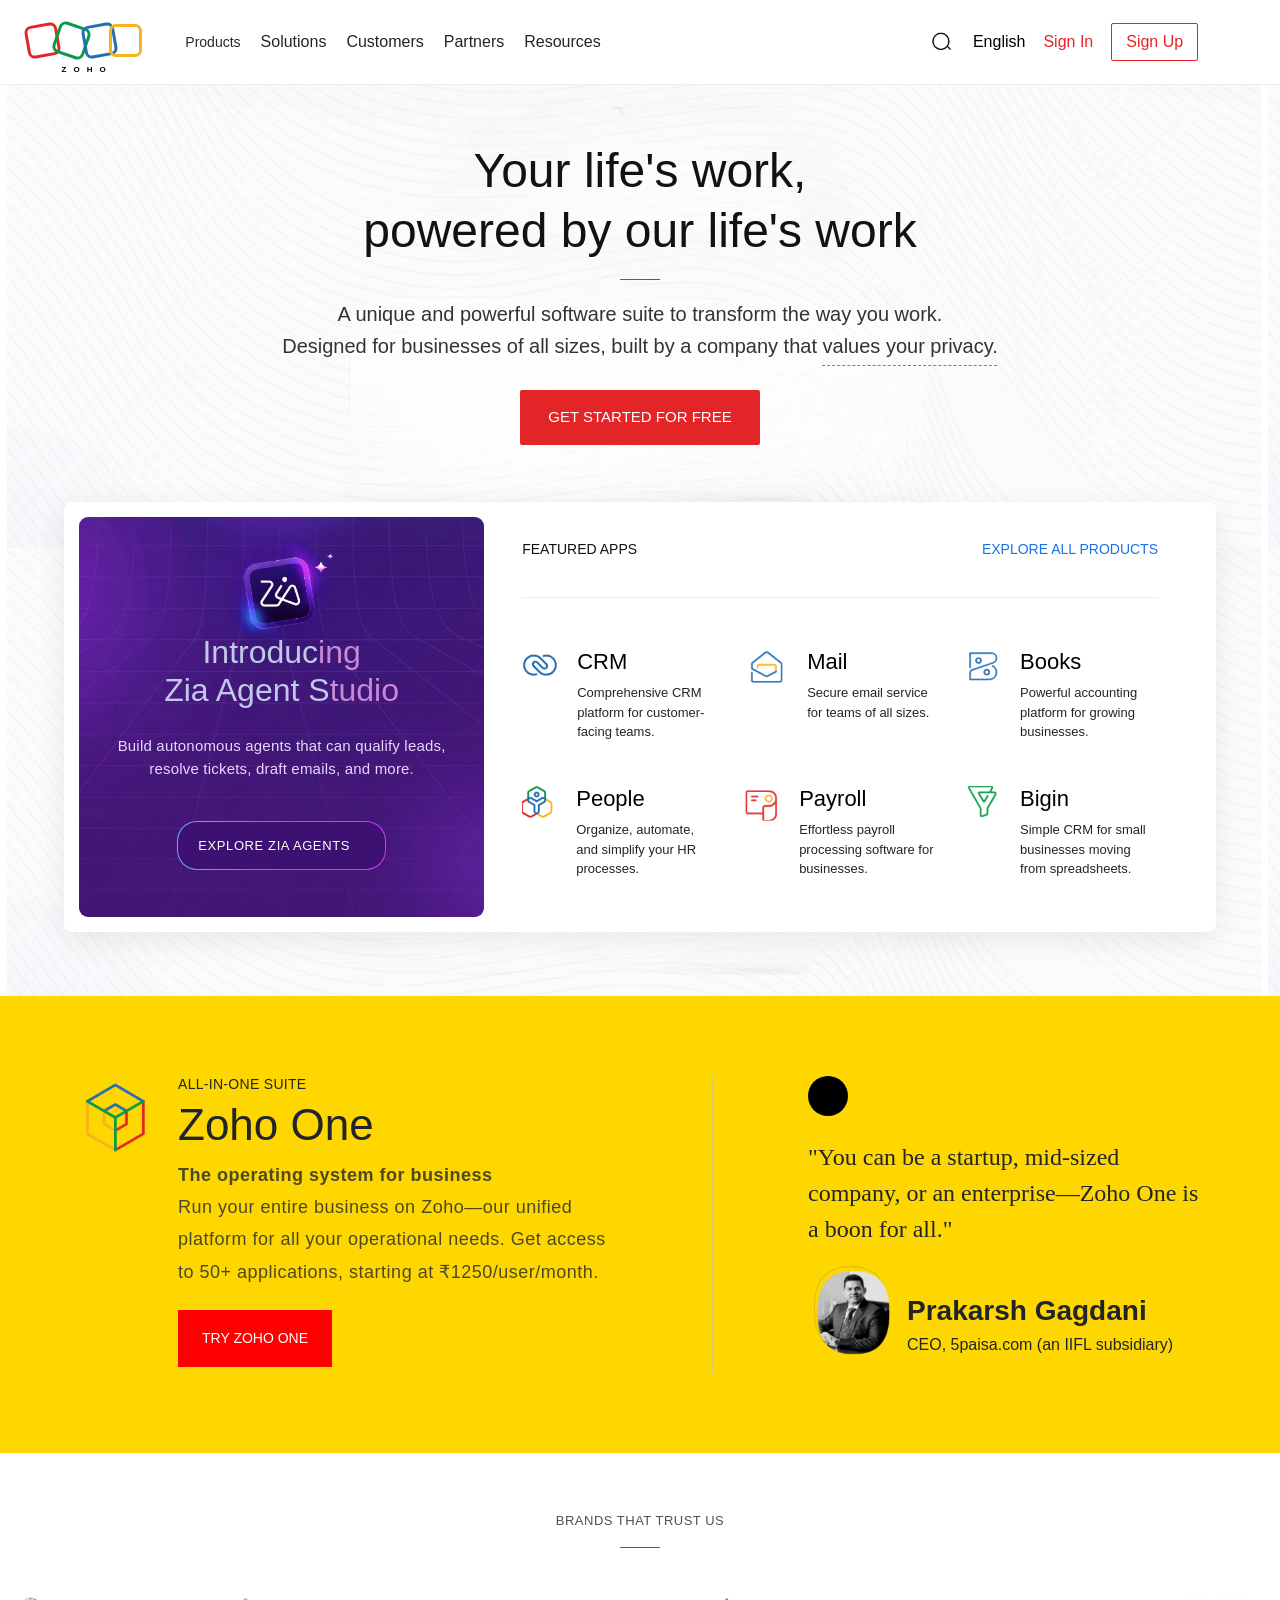
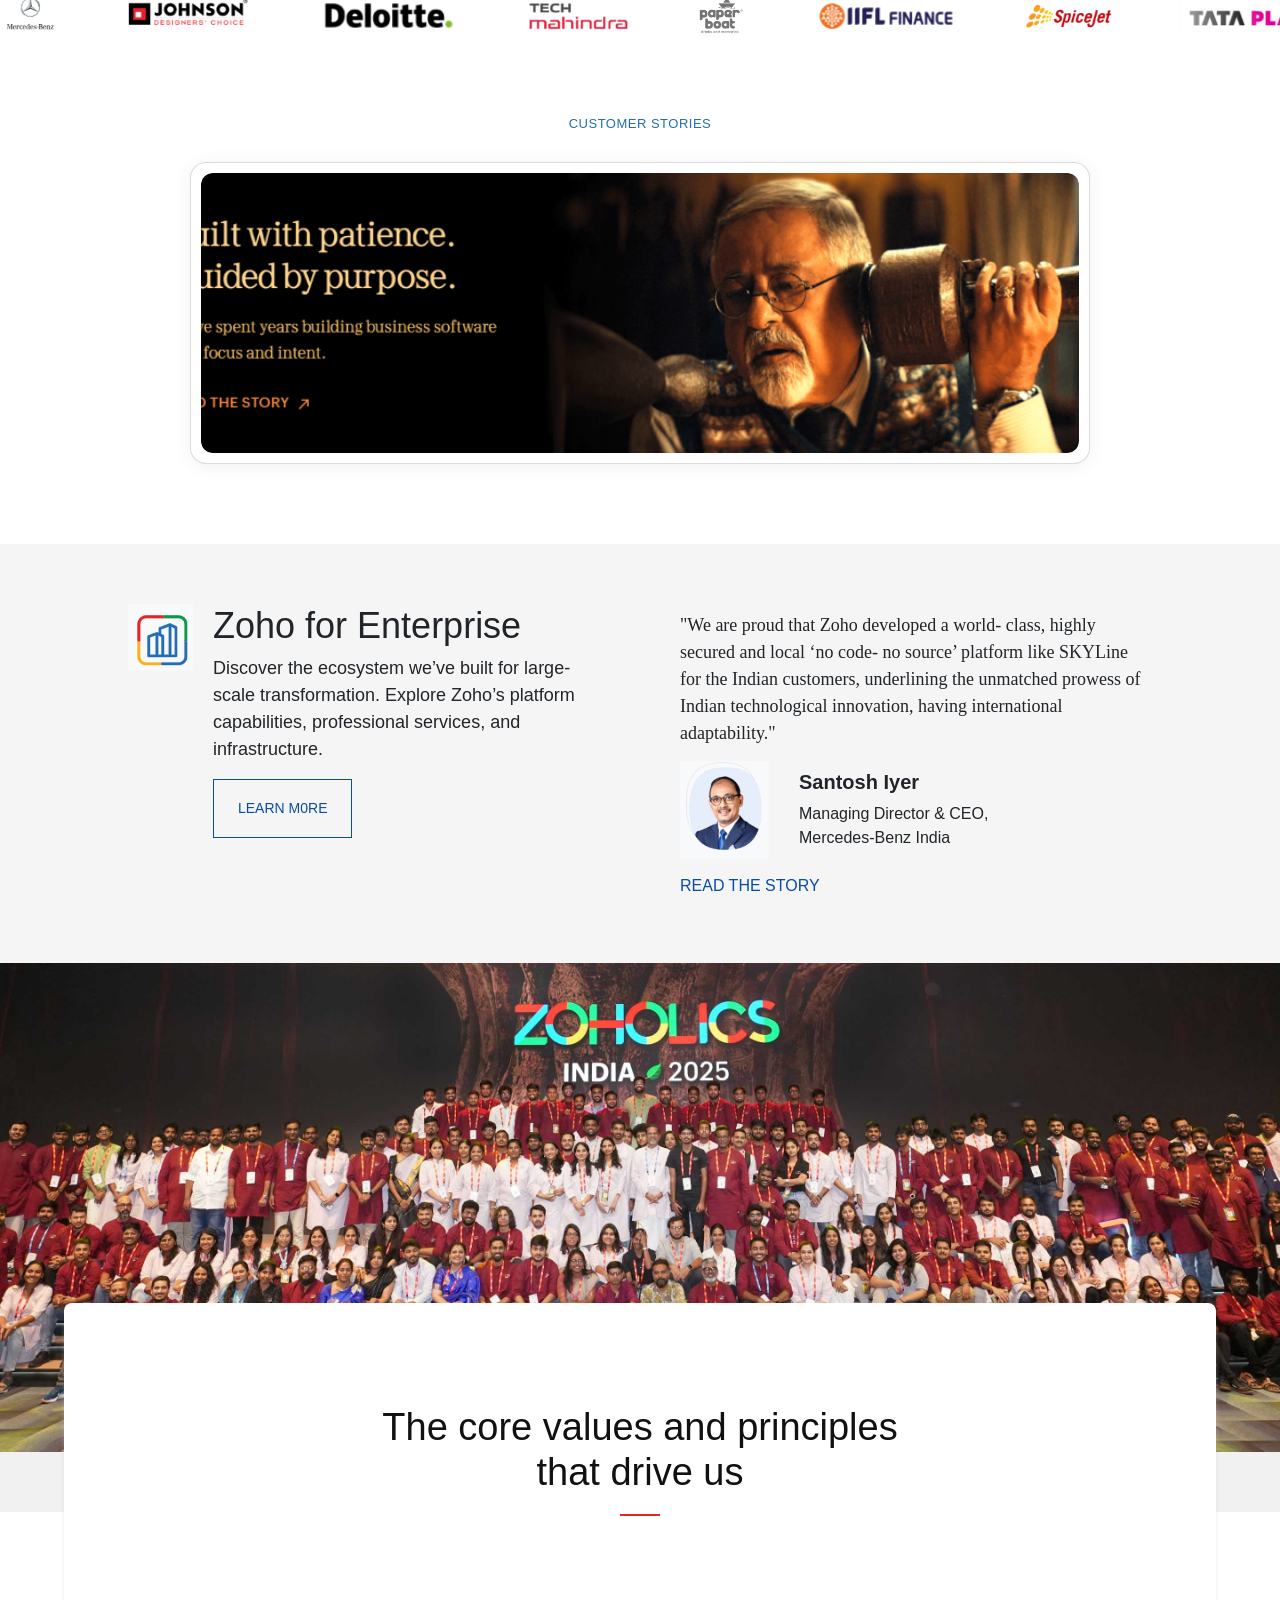
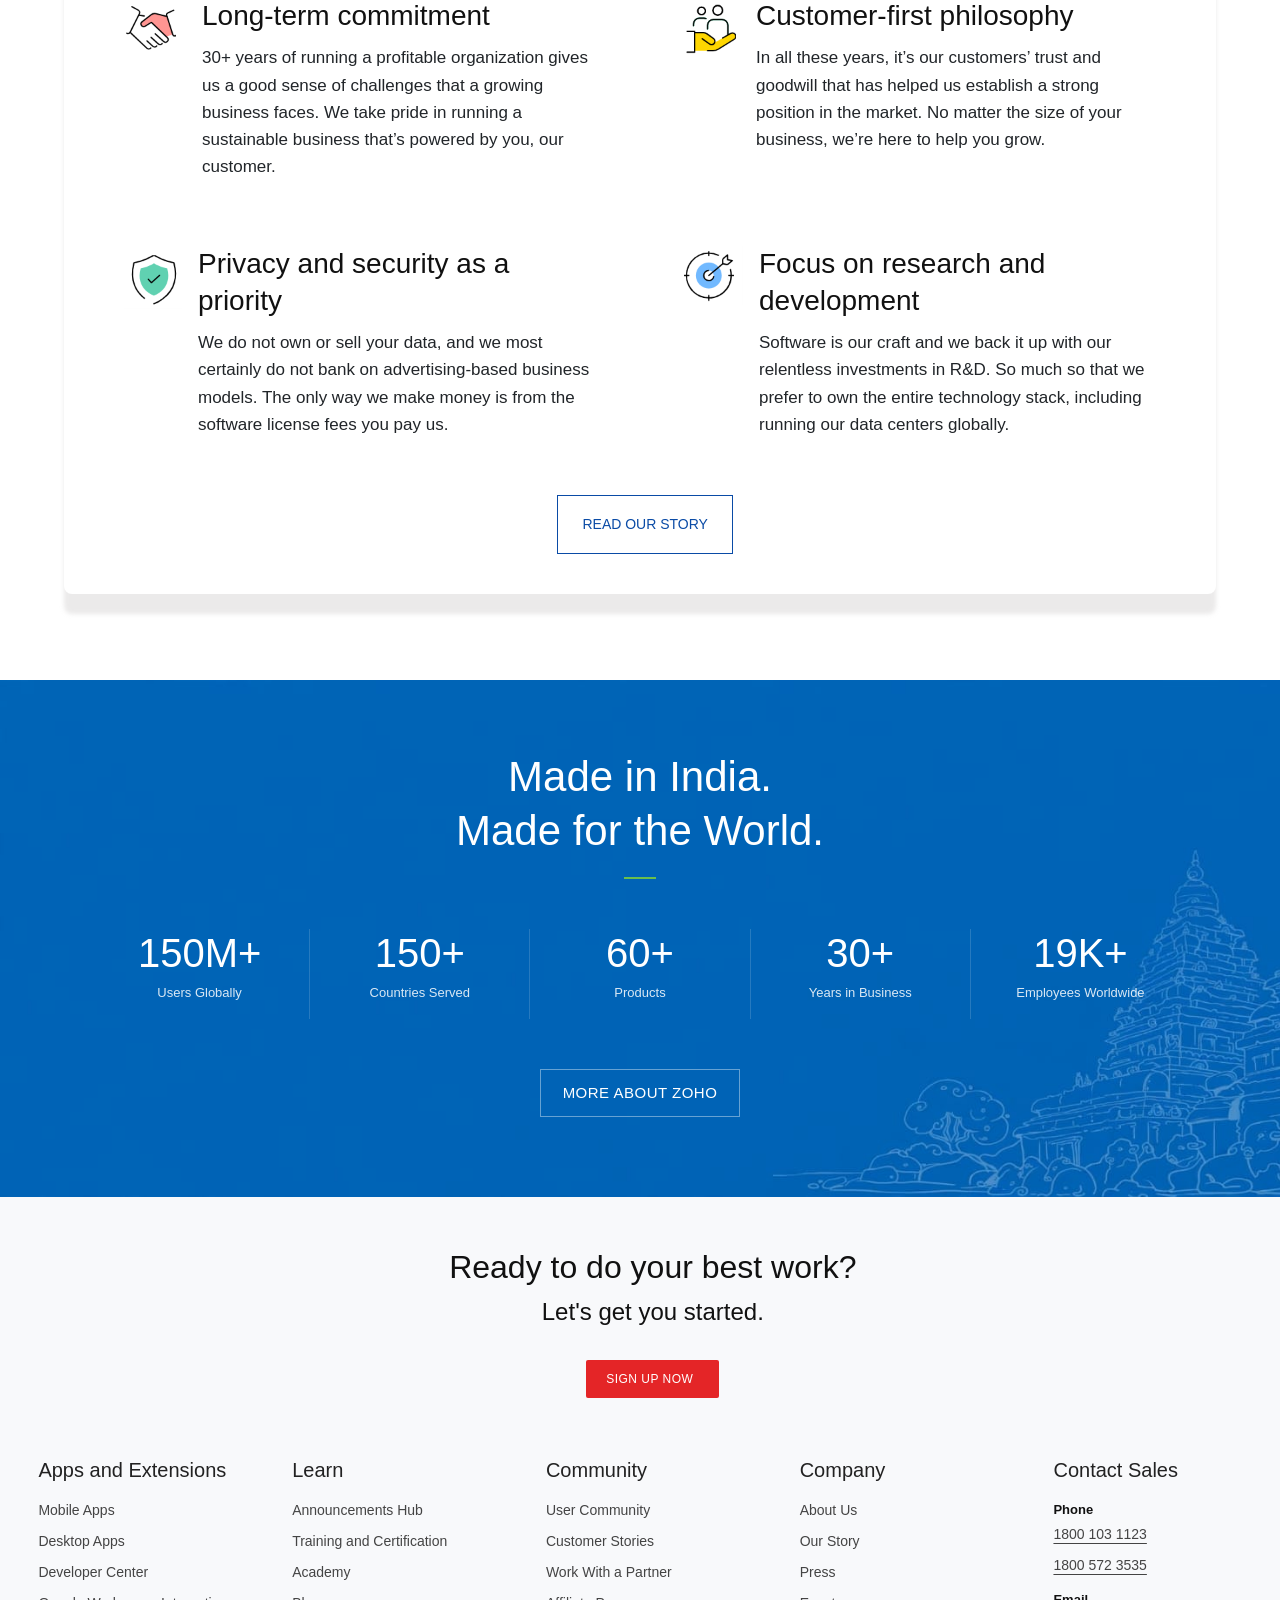
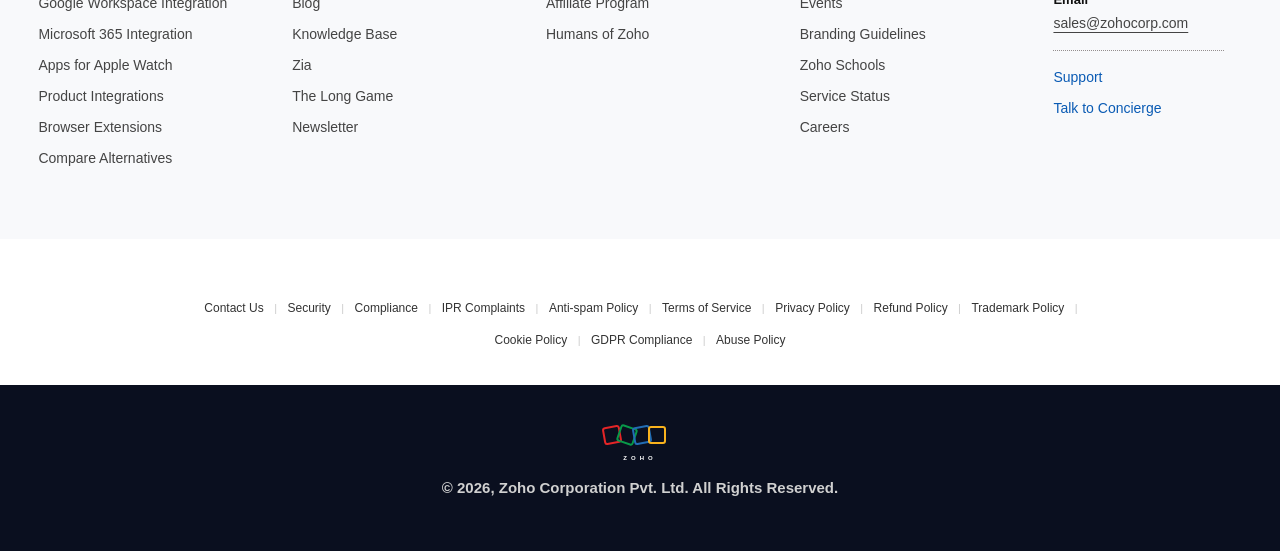
==== commit 69307353: "rework" ====
--- a/index.html
+++ b/index.html
@@ -704,5 +704,5 @@
 </footer>
     <script src="https://cdn.jsdelivr.net/npm/bootstrap@5.3.8/dist/js/bootstrap.bundle.min.js"></script>
 
-
+</body>
 </html>
--- a/index.css
+++ b/index.css
@@ -26,13 +26,15 @@
     font-family: 'Zoho_Puvi_Regular', sans-serif;
     overflow-x: hidden;
 }
-
+.footer-nav-container {
+  display: none;
+}
 #prodCheck,
 #solCheck,
 #cusCheck,
 #partCheck,
 #resCheck,
-#searchCheck {
+#searchCheck,#menu-toggle,#m-Cus,#m-Part,#m-Res,#m-Sol{
     display: none;
 }
 
@@ -3055,6 +3057,7 @@
     left: 0;
     width: 100%;
     z-index: 10000;
+    display:block;
   }
   .menu-checkbox, .sub-check { display: none; }
   .nav-dropdown-box {
@@ -3127,741 +3130,72 @@
   .hamburger-icon .bar { height: 2px; background: #000; }
   .signup-btn { color: #e42527; font-weight: 700; font-size: 13px; text-decoration: none; }
 }
-
+/* TABLET - MUST BE AT BOTTOM OF FILE */
 @media (min-width: 768px) and (max-width: 991.99px) {
   header {
-    height: 62px;
-    padding: 0 20px;
+    height: 54px;
+    padding: 0 16px 0 18px;
+    background: #fff;
+    display: flex;
     justify-content: space-between;
-  }
-
-  /* Hide middle links and extra right items */
-  .links,
-  .languages,
-  .right .signup,
-  #productsMegaMenu,
-  #solMegaMenu,
-  #cusMegaMenu,
-  #partMegaMenu,
-  #resMegaMenu {
-    display: none !important;
+    align-items: center;
+    position: fixed;
+    top: 0;
+    left: 0;
+    width: 100%;
+    z-index: 1005;
   }
 
   .header_left {
-    margin: 0;
+    display: flex;
+    gap: 22px;
+    align-items: center;
   }
 
   .zoho_logo {
-    height: 62px;
+    height: 54px;
+    display: flex;
+    flex-direction: column;
     justify-content: center;
   }
 
-  .zoho_logo .chain {
-    width: 120px;
+  .chain {
+    width: 82px;
     height: 34px;
-  }
-
-  .zoho_logo .chain .box {
-    width: 26px;
-    height: 26px;
-    border-width: 3px;
-  }
-
-  .zoho_logo .chain .box.red { left: 0; }
-  .zoho_logo .chain .box.green { left: 22px; }
-  .zoho_logo .chain .box.blue { left: 43px; }
-  .zoho_logo .chain .box.yellow { left: 63px; }
-
-  .zoho_logo .zoho-text {
-    font-size: 7px;
-    letter-spacing: 6px;
-    margin: 2px 0 0 2px;
-  }
-
-  .right {
-    width: auto;
-    gap: 22px;
-    justify-content: flex-end;
-  }
-
-  .right .signin {
-    color: #E42527;
-    font-size: 15px;
-    font-weight: 500;
-  }
-
-  .search-wrapper {
+    position: relative;
+    display: flex;
+  }
+
+  .box {
     width: 22px;
     height: 22px;
-  }
-
-  .search-icon img {
-    width: 40px;
-  }
-
-  /* search bar position for tablet */
-  #searchBar {
-    top: 62px;
-  }
-
-  
-    #hero {
-        margin-top: 62px;
-        padding: 32px 16px 20px;
-        background-size: cover;
-        background-position: top center;
-    }
-
-    #hero h1 {
-        font-size: 28px;
-        line-height: 1.25;
-        padding: 0 10px;
-    }
-
-    #hero h1 br {
-        display: none;
-    }
-
-    #hero .line {
-        margin: 14px auto;
-    }
-
-    #hero>p {
-        font-size: 15px;
-        line-height: 1.6;
-        padding: 0 12px;
-    }
-
-    #hero>p br {
-        display: none;
-    }
-
-    .btn1 {
-        width: 92%;
-        padding: 14px 10px;
-        font-size: 13px;
-        margin-top: 20px;
-    }
-
-    .CARD {
-        flex-direction: column;
-        padding: 10px;
-        margin-top: 28px;
-        gap: 12px;
-        border-radius: 12px;
-    }
-
-    .card-left {
-        width: 100%;
-        padding: 48px 18px;
-        border-radius: 10px;
-        text-align: center;
-        align-items: center;
-    }
-
-    .card-left h2 {
-        font-size: 26px;
-        margin-top: 8%;
-        line-height: 1.2;
-    }
-
-    .card-left>p {
-        font-size: 13px;
-        margin-top: 10px;
-    }
-
-    .zia-btn {
-        padding: 12px 18px;
-        font-size: 11px;
-        margin-top: 16px;
-    }
-
-    .card-right {
-        width: 100%;
-        padding: 18px 14px;
-    }
-
-    .top_section {
-        flex-direction: row;
-        justify-content: space-between;
-        font-size: 12px;
-        gap: 10px;
-    }
-
-    .top_section a {
-        font-size: 11px;
-    }
-
-    .apps {
-        grid-template-columns: repeat(2, 1fr);
-        gap: 12px;
-        margin-top: 20px;
-    }
-
-    .app {
-        flex-direction: column;
-        text-align: center;
-        align-items: center;
-    }
-
-    .app .content {
-        text-align: center;
-    }
-
-    .app h4 {
-        font-size: 15px;
-    }
-
-    .content p {
-        font-size: 11px;
-        line-height: 1.4;
-        overflow: hidden;
-    }
-
-    .app img {
-        width: 32px;
-        height: 32px;
-    }
-
-    .content1 {
-        width: 100%;
-        display: flex;
-        flex-direction: column;
-        align-items: center;
-    }
-
-    .content1 h4 {
-        font-size: 11px;
-        font-weight: 600;
-        letter-spacing: 0.8px;
-        margin: 16px 0 6px;
-        color: #111;
-    }
-
-    .content1 h2 {
-        font-size: 30px;
-        font-weight: 400;
-        margin-bottom: 12px;
-        color: #000;
-    }
-
-    .content1 p {
-        font-size: 14.5px;
-        line-height: 1.6;
-        padding: 0 14px;
-        text-align: center;
-        color: #111;
-        opacity: 1;
-    }
-
-    .content1 p b {
-        display: block;
-        font-weight: 600;
-        margin-bottom: 4px;
-    }
-
-    .content1 button {
-        background: #e42527;
-        color: #fff;
-        border: none;
-        padding: 12px 22px;
-        font-size: 12px;
-        font-weight: 700;
-        margin-top: 18px;
-        border-radius: 2px;
-        width: auto;
-        min-width: 160px;
-    }
-
-
-
-    .zoho_one_right .circle {
-        width: 36px;
-        height: 36px;
-        background: #000;
-        border-radius: 50%;
-        display: flex;
-        justify-content: center;
-        align-items: center;
-        margin: 0 auto 16px;
-    }
-
-    .zoho_one_right blockquote {
-        font-size: 14px;
-        line-height: 1.6;
-        padding: 0 20px;
-        margin: 0 0 18px;
-        text-align: center;
-        color: #111;
-    }
-
-    .zoho_one_right .about {
-        display: flex;
-        flex-direction: row;
-        align-items: center;
-        justify-content: center;
-        gap: 10px;
-    }
-
-    .zoho_one_right .about img {
-        width: 44px;
-        height: 44px;
-        border-radius: 50%;
-    }
-
-    .zoho_one_right .content2 h3 {
-        font-size: 13px;
-        margin: 0;
-    }
-
-    .zoho_one_right .content2 p {
-        font-size: 11px;
-        margin-top: 2px;
-    }
-
-    #brand {
-        padding: 28px 0;
-        overflow: hidden;
-    }
-
-    #brand h4 {
-        font-size: 11px;
-        text-align: center;
-    }
-
-    .brand-slide {
-        gap: 30px;
-        margin-top: 18px;
-    }
-
-    #stories {
-        width: 100%;
-        height: auto;
-        padding: 20px 0 40px;
-        background: #fff;
-        overflow: visible;
-        display: block;
-    }
-
-    #stories>h4 {
-        text-align: center;
-        margin-bottom: 20px;
-        font-size: 11px;
-        color: #226DB4;
-        letter-spacing: 0.5px;
-    }
-
-    #stories .carousel {
-        width: 92%;
-        height: auto;
-        margin: 0 auto;
-        border-radius: 16px;
-        border: 1px solid rgba(0, 0, 0, 0.1);
-        background: #fff;
-        padding: 6px;
-        box-shadow: 0 2px 16px rgba(0, 0, 0, 0.06);
-        overflow: visible;
-    }
-
-    #stories .carousel-inner {
-        border-radius: 12px;
-        overflow: hidden;
-    }
-
-    #stories .carousel-item {
-        height: auto;
-    }
-
-    #stories .carousel-item img {
-        width: 100%;
-        height: auto;
-        object-fit: cover;
-        border-radius: 10px;
-        display: block;
-    }
-
-    #stories .carousel-control-prev,
-    #stories .carousel-control-next {
-        width: 32px;
-        height: 32px;
-        background: #fff;
-        border-radius: 50%;
-        border: 1px solid #e5e5e5;
-        top: 50%;
-        transform: translateY(-50%);
-        opacity: 1;
-        box-shadow: 0 2px 8px rgba(0, 0, 0, 0.12);
-    }
-
-    #stories .carousel-control-prev {
-        left: 8px;
-    }
-
-    #stories .carousel-control-next {
-        right: 8px;
-    }
-
-    #stories .carousel-control-prev-icon,
-    #stories .carousel-control-next-icon {
-        filter: invert(1);
-        width: 14px;
-        height: 14px;
-    }
-
-    #enterprise {
-       
-        padding: 36px 20px 32px;
-        gap: 0;
-        text-align: center;
-        background: #f9fafb;
-        align-items: center;
-    }
-
-    .enterprise_left {
-        width: 100%;
-        flex-direction: column;
-        align-items: center;
-        text-align: center;
-        gap: 0;
-    }
-
-    .enterprise_left>div:first-child,
-    .enterprise_left img {
-        display: flex;
-        justify-content: center;
-        width: 100%;
-    }
-
-    .enterprise_left img {
-        width: 48px;
-        height: auto;
-        margin: 0 auto;
-    }
-
-    .content3 {
-        width: 100%;
-        display: flex;
-        flex-direction: column;
-        align-items: center;
-        text-align: center;
-    }
-
-    .content3 h4 {
-        font-size: 11px;
-        letter-spacing: 0.8px;
-        margin-top: 16px;
-        margin-bottom: 6px;
-        text-align: center;
-    }
-
-    .content3 h2 {
-        font-size: 27px;
-        font-weight: 400;
-        line-height: 1.2;
-        margin-bottom: 12px;
-        text-align: center;
-        color: #000;
-    }
-
-    .content3 p {
-        font-size: 14px;
-        line-height: 1.6;
-        padding: 0 10px;
-        text-align: center;
-        margin-bottom: 18px;
-        color: #333;
-    }
-
-    .content3 button {
-        border: 1px solid #2d7abf;
-        background: transparent;
-        color: #2d7abf;
-        padding: 9px 18px;
-        font-size: 11px;
-        font-weight: 600;
-        letter-spacing: 0.5px;
-        border-radius: 3px;
-        margin: 0 auto;
-        display: inline-flex;
-        align-items: center;
-        gap: 6px;
-        width: auto;
-    }
-
-    .enterprise-right {
-        width: 100%;
-        display: flex;
-        flex-direction: column;
-        align-items: center;
-        text-align: center;
-        margin-top: 36px;
-    }
-
-    .enterprise-right .circle {
-        display: none;
-    }
-
-    .enterprise-right blockquote {
-        font-size: 13.5px;
-        line-height: 1.6;
-        font-style: italic;
-        color: #333;
-        padding: 0 16px;
-        margin: 0 0 20px;
-        text-align: center;
-        font-weight: 300;
-    }
-
-    .enterprise-right .about {
-        display: flex;
-        flex-direction: row;
-        align-items: center;
-        justify-content: center;
-        gap: 12px;
-        text-align: left;
-        margin-top: 0;
-    }
-
-    .enterprise-right .about img {
-        width: 52px;
-        height: 52px;
-        border-radius: 50%;
-        object-fit: cover;
-    }
-
-    .enterprise-right .content2 {
-        margin-top: 0;
-        text-align: left;
-    }
-
-    .enterprise-right .content2 h3 {
-        font-size: 13px;
-        font-weight: 600;
-        margin: 0;
-        color: #000;
-    }
-
-    .enterprise-right .content2 p {
-        font-size: 11px;
-        line-height: 1.3;
-        margin: 3px 0 0;
-        color: #555;
-    }
-
-    .enterprise-right .content2 a,
-    .enterprise-right>a {
-        display: block;
-        text-align: center;
-        margin-top: 16px;
-        font-size: 11px;
-        font-weight: 600;
-        color: #2d7abf;
-        text-decoration: none;
-        letter-spacing: 0.5px;
-    }
-
-    #zoholics {
-    width: 100%;
-    padding-bottom: 30px;
-    display: flex;
-    flex-direction: column;
-    align-items: center;
-    background: #f5f5f7;
-}
-
-#zoholics .box {
-    position: relative;
-    top: 0;
-    left: 0;
-    width: 92%;
-    margin: -40px auto 0;
-    padding: 28px 18px 24px;
-    border-radius: 16px;
-    box-shadow: 0 8px 24px rgba(0,0,0,0.08);
-}
-
-#zoholics .box > h2 {
-    font-size: 22px;
-    line-height: 1.3;
-    padding: 0 10px;
-    margin-top: 0;
-}
-
-#zoholics .BOX {
-    grid-template-columns: 1fr;
-    gap: 24px;
-    margin-top: 24px;
-}
-
-#zoholics .BOX1 {
-    gap: 12px;
-    align-items: flex-start;
-    text-align: left;
-}
-
-#zoholics .BOX1 img {
-    width: 28px;
-    height: 28px;
-    margin-top: 2px;
-}
-
-#zoholics .box_content > h3 {
-    font-size: 16px;
-    line-height: 1.3;
-    margin-bottom: 6px;
-}
-
-#zoholics .box_content > p {
-    font-size: 13px;
-    line-height: 1.5;
-}
-#made-india {
-    margin-top: 20px;
-    padding: 36px 16px 36px;
-}
-
-#made-india h2 {
-    font-size: 22px;
-    line-height: 1.3;
-}
-
-#made-india h2 br {
-    display: none;
-}
-
-.green-line {
-    margin: 14px auto 24px;
-}
-
-.stats {
-    display: grid;
-    grid-template-columns: repeat(2, 1fr);
-    gap: 0;
-    margin-bottom: 30px;
-    max-width: 100%;
-}
-
-.stat {
-    padding: 18px 12px;
-    text-align: center;
-}
-
-
-
-.stat:last-child {
-    grid-column: span 2;
-  
-}
-
-.stat h3 {
-    font-size: 28px;
-}
-
-.stat p {
-    font-size: 11px;
-    line-height: 1.3;
-}
-
-.more-btn {
-    font-size: 12px;
-    padding: 10px 18px;
-}
-
-#footer-cta {
-    padding: 28px 14px 20px;
-    background: #f8f9fb;
-  }
-
-  .cta-top {
-    margin-bottom: 30px;
-  }
-
-  .cta-top h2 {
-    font-size: 22px;
-    line-height: 1.3;
-  }
-
-  .cta-top h2 span {
-    font-size: 22px;
-  }
-
-  .footer-links {
-    display: block;
-    grid-template-columns: 1fr;
-    gap: 0;
-    padding:20px 1px;
-  }
-
-  .footer-links .col {
-    margin-bottom: 22px;
-    width: 100%;
-  }
-
-  .footer-links .col h4 {
-    font-size: 20px;
-    font-weight: 700;
-    color: #000;
-    margin-bottom: 10px;
-  }
-
-  .footer-links .col a {
-    display: inline-block;
-    font-size: 15px;
-    color: #333;
-    font-weight: 400;
-    margin-right: 14px;
-    margin-bottom: 6px;
-    line-height: 1.6;
-  }
-
-  .footer-links .col .label {
-    display: inline-block;
-    font-size: 10.5px;
-    font-weight: 700;
-    color: #000;
-    margin-right: 10px;
-    margin-top: 0;
-    margin-bottom: 0;
-  }
-
-  .footer-links .col:last-child {
-    display: flex;
-    flex-wrap: wrap;
-    gap: 6px 18px;
-    align-items: center;
-  }
-
-  .footer-links .col:last-child h4 {
-    width: 100%;
-  }
-
-  .footer-links .col:last-child .label {
-    margin-bottom: 2px;
-  }
-
-  .footer-links .col:last-child a.underline {
-    font-size: 10px;
-    text-decoration: underline;
-    text-underline-offset: 3px;
-  }
-
-  .footer-links .col:last-child .dotted {
-    display: none;
-  }
-
-  .footer-links .col:last-child a.blue-link {
-    font-size: 10.5px;
-    color: #0a5bb4;
-    font-weight: 500;
-    margin-top: 4px;
-  }
-
-  .footer-links .col:last-child a.blue-link i {
-    font-size: 8px;
-    margin-left: 3px;
-  }
-
-  .footer-nav-container {
-    display: none;
-  }
+    border-width: 2.5px;
+    border-radius: 5px;
+  }
+
+  .red { left: 0; transform: rotateZ(-10deg); }
+  .green { left: 18px; transform: rotateZ(19deg); }
+  .blue { left: 36px; transform: rotateZ(-10deg); }
+  .yellow { left: 54px; }
+
+  .zoho-text {
+    font-size: 6px;
+    letter-spacing: 4px;
+    margin-left: 8px;
+    margin-top: -2px;
+  }
+
+  .links { display: block; margin: 0; }
+  .links ul { display: flex; gap: 14px; list-style: none; align-items: center; }
+  .links ul li label { font-size: 13px; color: #000; font-weight: 500; cursor: pointer; white-space: nowrap; }
+  .links ul li label i { font-size: 9px; margin-left: 3px; }
+
+  .right { width: auto; margin-left: auto; gap: 0; }
+  .search-wrapper, .languages, .right .signup, #searchBar { display: none; }
+  .right .signin { color: #E42527; font-size: 14px; font-weight: 500; display: block; }
+
+  #productsMegaMenu, #solMegaMenu, #cusMegaMenu, #partMegaMenu, #resMegaMenu { display: none; }
+  #prodCheck:checked ~ #productsMegaMenu, #solCheck:checked ~ #solMegaMenu { display: none; }
+
+  .footer-nav-container { display: none; }
 }
